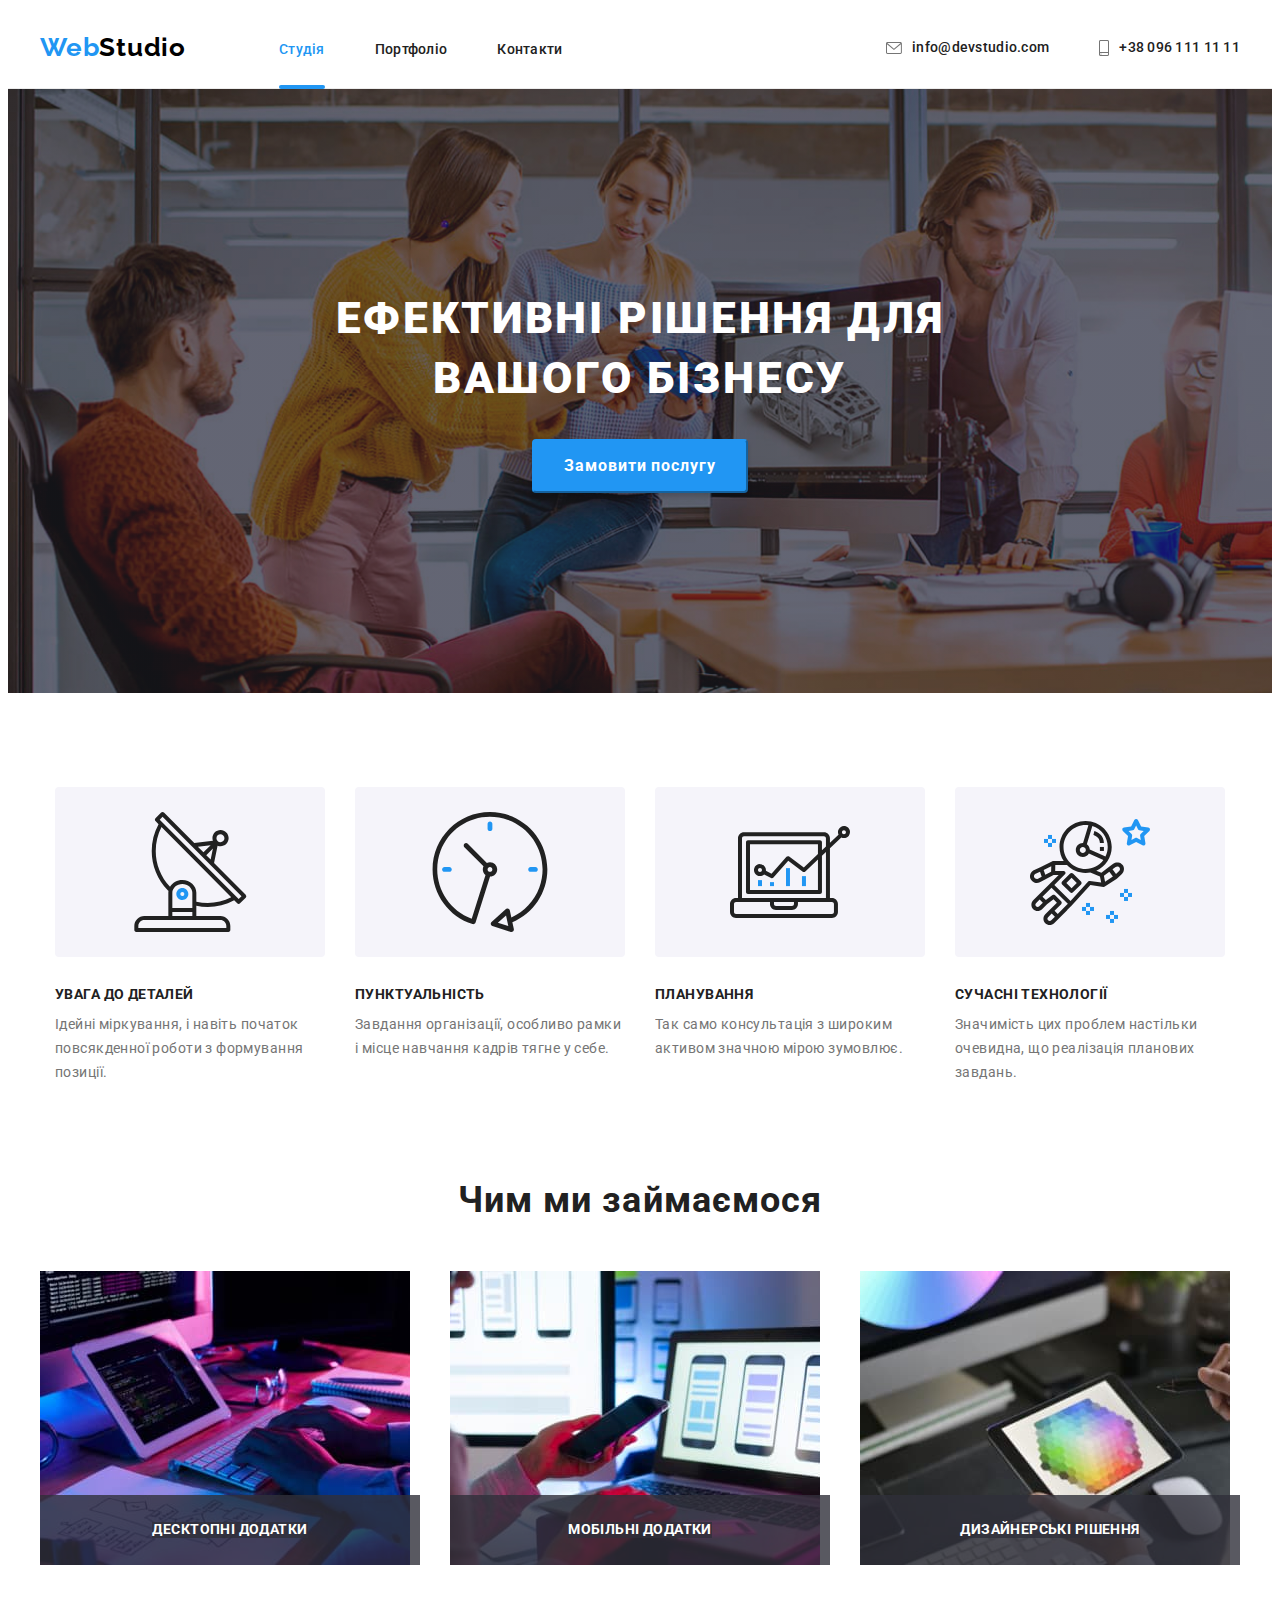
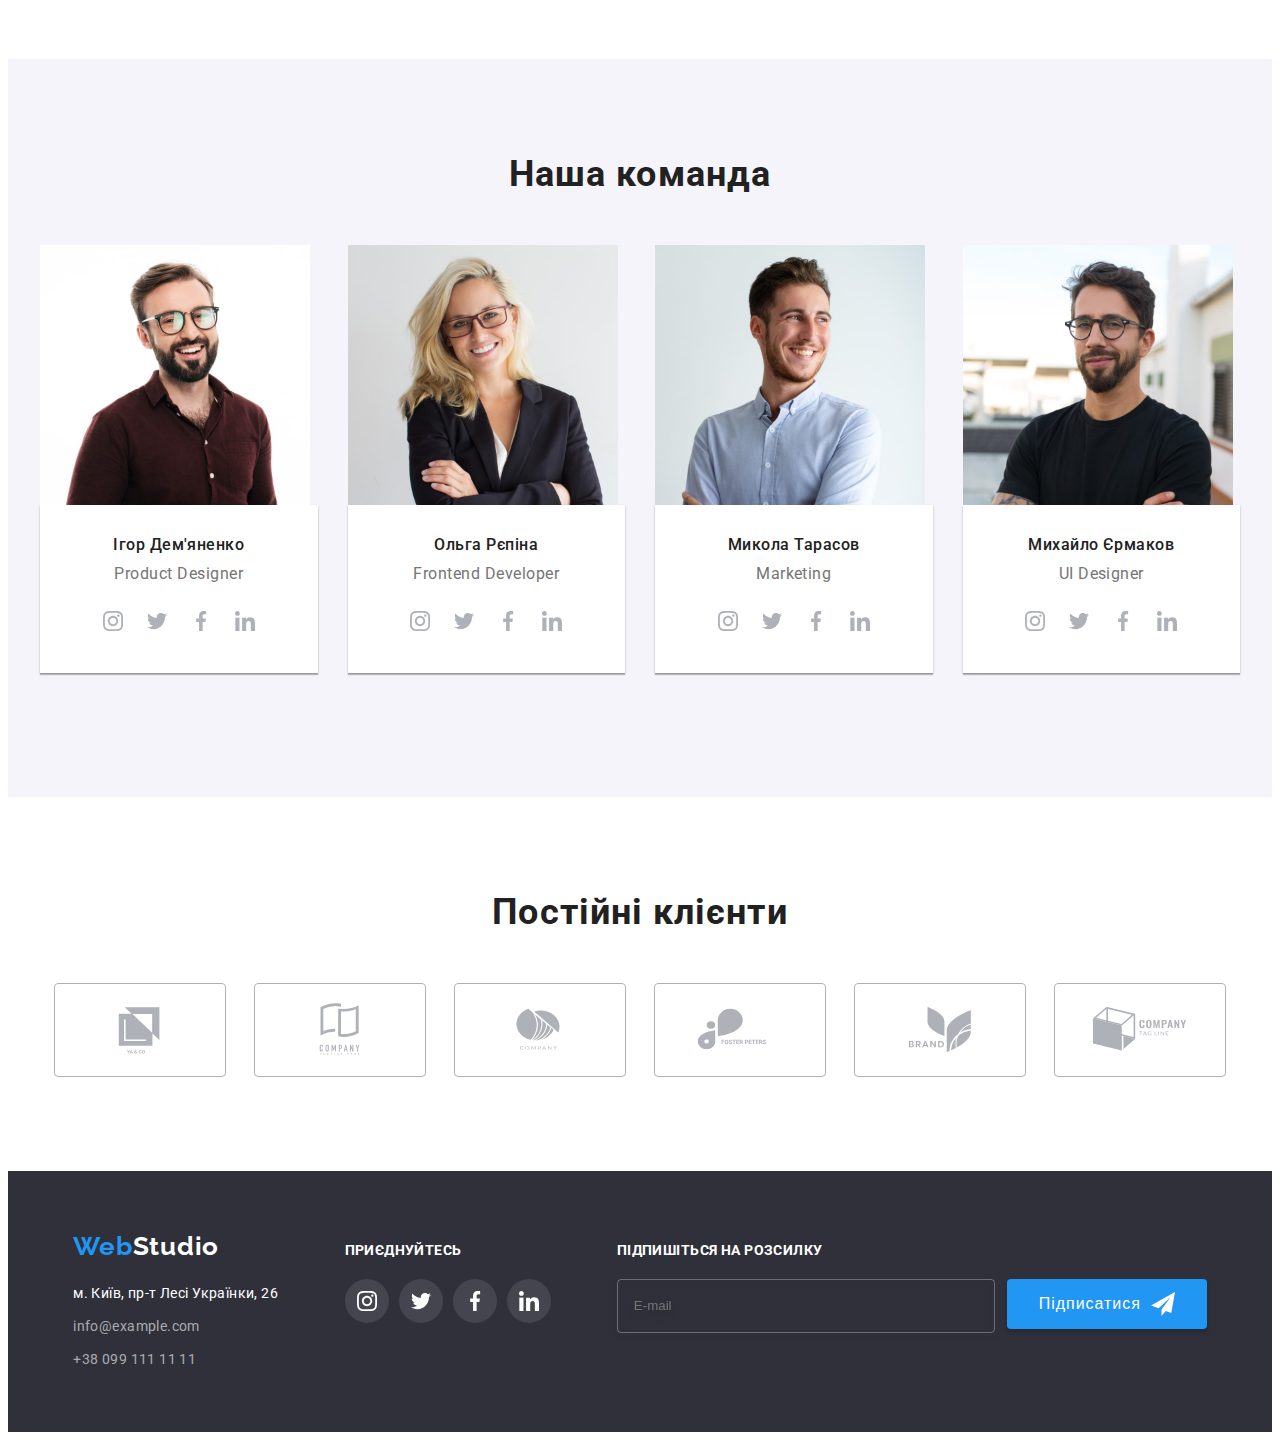
==== index.html @ 803c73ed "team, modal" ====
<!DOCTYPE html>
<html lang="uk">
    <head>
        <meta charset="UTF-8">
        <meta http-equiv="X-UA-Compatible" content="IE=edge">
        <meta name="viewport" content="width=device-width, initial-scale=1.0">
        <title>WebStudio</title>     
        <link rel="preconnect" href="https://fonts.googleapis.com">
        <link rel="preconnect" href="https://fonts.gstatic.com" crossorigin>
        <link href="https://fonts.googleapis.com/css2?family=Raleway:wght@700&family=Roboto:wght@400;500;700;900&display=swap" rel="stylesheet">
        <link rel="stylesheet" href="https://cdnjs.cloudflare.com/ajax/libs/modern-normalize/1.1.0/modern-normalize.min.css" integrity="sha512-wpPYUAdjBVSE4KJnH1VR1HeZfpl1ub8YT/NKx4PuQ5NmX2tKuGu6U/JRp5y+Y8XG2tV+wKQpNHVUX03MfMFn9Q==" crossorigin="anonymous" referrerpolicy="no-referrer" />
        <link rel="stylesheet" href="./css/main.min.css">

    </head>
    <body>
        <header class="header"> 
            <div class="container header__container">
                <nav class="menu">
                    <a lang="en" href="/" class="logo header__logo link">
                        Web<span class="Logo__part logo__part_theme_light">Studio</span>
                    </a>
                
                    <ul class="menu__list list">
                        <li class="menu__item">
                            <a href="./index.html" class="menu__link menu__link_current link">Студія</a></li>
                        <li class="menu__item">
                            <a href="./portfolio.html" class="menu__link link">Портфоліо</a></li>
                        <li class="menu__item">
                            <a href="" class="menu__link link">Контакти</a></li>
                    </ul>
                </nav> 
                <button type="button" class="burger-menu-btn" data-menu-open>
                    <svg class="burger-menu_icon" width="40" height="40">
                        <use href="./images/icons.svg#burger-menu"></use>
                    </svg>
                </button>   
                    
                <ul class="nav-contact list">
                    <li class="nav-contact__item">
                        <a href="mailto:info@devstudio.com" class="nav-contact__link mail link">
                            <svg class="nav-contact__icon" width="16" height="12">
                                <use href="./images/icons.svg#email"></use>
                            </svg>
                            <p>info@devstudio.com</p>
                        </a>
                    </li>
                    <li class="nav-contact__item">
                        <a href="tel:+380961111111" class="nav-contact__link tel link">
                            <svg class="nav-contact__icon" width="10" height="16">
                                <use href="./images/icons.svg#phone"></use>
                            </svg>
                            <p>+38 096 111 11 11</p>
                        </a>
                    </li>
                </ul>
            </div>  
            <div class="mobile-menu" data-menu>
                <div class="container mobile-menu__container">
                    <button type="button" class="mobile-menu__close-btn" data-menu-close>
                        <svg class="mobile-menu__icon" width="40" height="40">
                            <use href="./images/icons.svg#mobile-menu-close"></use>
                        </svg>
                    
                    </button>
                    <ul class="mobile-menu_list list">
                        <li class="mobile-menu__item">
                            <a href="index.html" class="mobile-menu__link mobile-menu__link_current link">Студія</a>
                        </li>
                        <li class="mobile-menu__item"mobile-menu__item>
                            <a href="./portfolio.html" class="mobile-menu__link link">Портфоліо</a>
                        </li>
                        <li class="mobile-menu__item">
                            <a href="" class="mobile-menu__link link">Контакти</a>
                        </li>
                    </ul>
                    <div class="mobile-contacts-wrapper">
                        <ul class="mobile-contact list">
                            <li class="mobile-contact__item">
                                <a href="tel:+380961111111" class="mobile-contact__link tel link">
                                    <p>+38 096 111 11 11</p>
                                </a>
                            </li>
                            <li class="mobile-contact__item">
                                <a href="mailto:info@devstudio.com" class="mobile-contact__link mail link">
                                    <p>info@devstudio.com</p>
                                </a>
                            </li>
                        
                        </ul>
                        <ul class="mobile-socials list">
                            <li class="mobile-socials__item">
                                <a class="mobile-socials__link link" href="">Instagram
                        
                                </a>
                            </li>
                            <li class="mobile-socials__item">
                                <a class="mobile-socials__link link" href="">Twitter
                                </a>
                            </li>
                            <li class="mobile-socials__item">
                                <a class="mobile-socials__link link" href="">Facebook
                        
                                </a>
                            </li>
                            <li class="mobile-socials__item last-link">
                                <a class="mobile-socials__link  link" href="">LinkedIn
                        
                                </a>
                            </li>
                        </ul>
                    </div>
                    
                </div>
            
            </div>
        </header>    
        <main> 
            <section class="hero">
                <div class="container">
                    <h1 class="hero-title">Ефективні рішення для вашого бізнесу</h1>
                    <button type="button" class="button" data-modal-open>Замовити послугу</button>
                </div>
            </section>                                    
            <section class="feautures section">
                <div class="container feautures__container">        
                    <h2 class="visually-hidden">Переваги</h2>  
                    <ul class="feautures__group">                        
                        <li class="feautures__element list">
                            <svg class="feautures__icon" width="70" height="70">
                                <use href="./images/icons.svg#feautures1"></use>
                            </svg>
                            <h3 class="feautures__title">УВАГА ДО ДЕТАЛЕЙ</h3>
                            <p class="feautures__description">Ідейні міркування, і навіть початок повсякденної роботи з формування позиції.</p>

                        </li>
                        <li class="feautures__element list">
                            <svg class="feautures__icon" width="70" height="70">
                                <use href="./images/icons.svg#feautures2"></use>
                            </svg>
                            <h3 class="feautures__title">ПУНКТУАЛЬНІСТЬ</h3>
                            <p class="feautures__description">Завдання організації, особливо рамки і місце навчання кадрів тягне у себе.</p>

                        </li>
                        <li class="feautures__element list">
                            <svg class="feautures__icon" width="70" height="70">
                                <use href="./images/icons.svg#feautures3"></use>
                            </svg>
                            <h3 class="feautures__title">ПЛАНУВАННЯ</h3>
                            <p class="feautures__description">Так само консультація з широким активом значною мірою зумовлює.</p>

                        </li>
                        <li class="feautures__element list">
                            <svg class="feautures__icon" width="70" height="70">
                                <use href="./images/icons.svg#feautures4"></use>
                            </svg>
                            <h3 class="feautures__title">СУЧАСНІ ТЕХНОЛОГІЇ</h3>
                            <p class="feautures__description">Значимість цих проблем настільки очевидна, що реалізація планових завдань.</p>
                        </li>
                    </ul>
                </div>              
            </section>  
        
            <section class="about section">
                <div class="container">
                    <h2 class="about-title">Чим ми займаємося</h2>
                    <ul class="about-list list">
                        <li class="about-item">
                            <img class="about-img" src="./images/box1.jpg" alt="Робота за комп'ютером" width="370" height="294">
                            <div class="wrapper-title">
                                <p class="image-title">Десктопні додатки</p>
                            </div>   
                        </li>
                        <li class="about-item">
                            <img class="about-img" src="./images/box2.jpg" alt="Робота з телефоном та ноутбуком" width="370" height="294"> 
                            <div class="wrapper-title">
                                <p class="image-title">Мобільні додатки</p>
                            </div>   
                        </li>
                        <li class="about-item">
                            <img class="about-img" src="./images/box3.jpg" alt="Робота з планшетом та іншими девайсами" width="370" height="294">
                            <div class="wrapper-title">
                                <p class="image-title">Дизайнерські рішення</p>
                            </div>  
                        </li>
                    </ul>
                </div>
            </section>

            <section class="team section">
                <div class="container team__container">
                    <h2 class="team__title">Наша команда</h2>
                    <ul class="team__list list">
                        <li class="team__item">
                            <img class="team__img" src="./images/team1.jpg" alt="Чоловік у сорочці та окулярах" width="270" height="260">
                            <div class="team__description">
                                <h3 class="team__subtitle">Ігор Дем'яненко</h3>
                                <p class="team__position" lang="en">Product Designer</p>                                               
                                <div class="team__socials-contact">
                                    <ul class="socials team__socials list">
                                        <li class="socials__item">
                                            <a class="socials__link socials__link_theme_light" href="">
                                                <svg class="socials__icon socials__icon_theme_light" width="20" height="20">
                                                    <use href="./images/icons.svg#instagram"></use>
                                                </svg>
                                            </a>
                                        </li>
                                        <li>
                                            <a class="socials__link socials__link_theme_light" href="">
                                                <svg class="socials__icon socials__icon_theme_light" width="20" height="20">
                                                    <use href="./images/icons.svg#twitter"></use>
                                                </svg>
                                            </a>
                                        </li>
                                        <li>
                                            <a class="socials__link socials__link_theme_light" href="">
                                                <svg class="socials__icon socials__icon_theme_light" width="20" height="20">
                                                    <use href="./images/icons.svg#facebook"></use>
                                                </svg>
                                            </a>
                                        </li>
                                        <li>
                                            <a class="socials__link socials__link_theme_light" href="">
                                                <svg class="socials__icon socials__icon_theme_light" width="20" height="20">
                                                    <use href="./images/icons.svg#linkedin"></use>
                                                </svg>
                                            </a>
                                        </li>
                                    </ul>

                                </div>
                                
                            </div>                                   
                        </li>
    
                        <li class="team__item">
                            <img class="team__img" src="./images/team2.jpg" alt="Жінка в окулярах" width="270" height="260">
                            <div class="team__description">
                                <h3 class="team__subtitle">Ольга Рєпіна</h3>
                                <p class="team__position" lang="en">Frontend Developer</p>
                                <div class="team__socials-contact">
                                    <ul class="socials team__socials list">
                                        <li class="socials__item">
                                            <a class="socials__link socials__link_theme_light" href="">
                                                <svg class="socials__icon socials__icon_theme_light" width="20" height="20">
                                                    <use href="./images/icons.svg#instagram"></use>
                                                </svg>
                                            </a>
                                        </li>
                                        <li>
                                            <a class="socials__link socials__link_theme_light" href="">
                                                <svg class="socials__icon socials__icon_theme_light" width="20" height="20">
                                                    <use href="./images/icons.svg#twitter"></use>
                                                </svg>
                                            </a>
                                        </li>
                                        <li>
                                            <a class="socials__link socials__link_theme_light" href="">
                                                <svg class="socials__icon socials__icon_theme_light" width="20" height="20">
                                                    <use href="./images/icons.svg#facebook"></use>
                                                </svg>
                                            </a>
                                        </li>
                                        <li>
                                            <a class="socials__link socials__link_theme_light" href="">
                                                <svg class="socials__icon socials__icon_theme_light" width="20" height="20">
                                                    <use href="./images/icons.svg#linkedin"></use>
                                                </svg>
                                            </a>
                                        </li>
                                    </ul>

                                </div>
                            </div>                
                        </li>
    
                        <li class="team__item"> 
                            <img class="team__img" src="./images/team3.jpg" alt="Чоловік у синій сорочці" width="270" height="260">
                            <div class="team__description">
                                <h3 class="team__subtitle">Микола Тарасов</h3>
                                <p class="team__position" lang="en">Marketing</p>
                                <div class="team__socials-contact">
                                    <ul class="socials team__socials list">
                                        <li class="socials__item">
                                            <a class="socials__link socials__link_theme_light" href="">
                                                <svg class="socials__icon socials__icon_theme_light" width="20" height="20">
                                                    <use href="./images/icons.svg#instagram"></use>
                                                </svg>
                                            </a>
                                        </li>
                                        <li>
                                            <a class="socials__link socials__link_theme_light" href="">
                                                <svg class="socials__icon socials__icon_theme_light" width="20" height="20">
                                                    <use href="./images/icons.svg#twitter"></use>
                                                </svg>
                                            </a>
                                        </li>
                                        <li>
                                            <a class="socials__link socials__link_theme_light" href="">
                                                <svg class="socials__icon socials__icon_theme_light" width="20" height="20">
                                                    <use href="./images/icons.svg#facebook"></use>
                                                </svg>
                                            </a>
                                        </li>
                                        <li>
                                            <a class="socials__link socials__link_theme_light" href="">
                                                <svg class="socials__icon socials__icon_theme_light" width="20" height="20">
                                                    <use href="./images/icons.svg#linkedin"></use>
                                                </svg>
                                            </a>
                                        </li>
                                    </ul>

                                </div>
                            </div>                     
                        </li>
    
                        <li class="team__item">          
                            <img class="team__img" src="./images/team4.jpg" alt="Чоловік у футболці та окулярах" width="270" height="260">
                            <div class="team__description">
                                <h3 class="team__subtitle">Михайло Єрмаков</h3>
                                <p class="team__position" lang="en">UI Designer</p>
                                <div class="team__socials-contact">
                                    <ul class="socials team__socials list">
                                        <li class="socials__item">
                                            <a class="socials__link socials__link_theme_light" href="">
                                                <svg class="socials__icon socials__icon_theme_light" width="20" height="20">
                                                    <use href="./images/icons.svg#instagram"></use>
                                                </svg>
                                            </a>
                                        </li>
                                        <li>
                                            <a class="socials__link socials__link_theme_light" href="">
                                                <svg class="socials__icon socials__icon_theme_light" width="20" height="20">
                                                    <use href="./images/icons.svg#twitter"></use>
                                                </svg>
                                            </a>
                                        </li>
                                        <li>
                                            <a class="socials__link socials__link_theme_light" href="">
                                                <svg class="socials__icon socials__icon_theme_light" width="20" height="20">
                                                    <use href="./images/icons.svg#facebook"></use>
                                                </svg>
                                            </a>
                                        </li>
                                        <li>
                                            <a class="socials__link socials__link_theme_light" href="">
                                                <svg class="socials__icon socials__icon_theme_light" width="20" height="20">
                                                    <use href="./images/icons.svg#linkedin"></use>
                                                </svg>
                                            </a>
                                        </li>
                                    </ul>

                                </div>
                            </div>  
                        </li>                     
                    </ul>
                </div>              
            </section>
            <section class="clients section">
                <div class="container"> 
                    <h2 class="clients-title">Постійні клієнти</h2>
                    <ul class="clients-list list">
                        <li class="clients-item"><a href="" class="clients-link">
                            <svg class="clients-icon" width="106" height="60">
                                <use href="./images/icons.svg#clients1"></use>
                            </svg>
                        </a></li>
                        <li class="clients-item"><a href="" class="clients-link">
                            <svg class="clients-icon" width="106" height="60">
                                <use href="./images/icons.svg#clients2"></use>
                            </svg>
                        </a></li>
                        <li class="clients-item"><a href="" class="clients-link">
                            <svg class="clients-icon" width="106" height="60">
                                <use href="./images/icons.svg#clients3"></use>
                            </svg>
                        </a></li>
                        <li class="clients-item"><a href="" class="clients-link">
                            <svg class="clients-icon" width="106" height="60">
                                <use href="./images/icons.svg#clients4"></use>
                            </svg>
                        </a></li>
                        <li class="clients-item"><a href="" class="clients-link">
                            <svg class="clients-icon" width="106" height="60">
                                <use href="./images/icons.svg#clients5"></use>
                            </svg>
                        </a></li>
                        <li class="clients-item"><a href="" class="clients-link">
                            <svg class="clients-icon" width="106" height="60">
                                <use href="./images/icons.svg#clients6"></use>
                            </svg>
                        </a></li>
                    </ul>
                </div>
            </section> 
        </main>

        <footer class="footer">
            <div class="container footer__container">
                <div class="footer-contacts">
                    <div class="logo-wrapper">
                        <a lang="en" href="/" class="logo footer-logo link"> Web<span class="logo__part logo__part_theme_dark">Studio</span></a>
                    </div>  
                    <address class="address">
                        <ul class="address-list list">
                            <li class="address-item">
                                <a class="address-link address-link-font-white link" href="https://www.google.com/maps/d/embed?mid=10uSM3H-mIU3GznYo2szRIEphczw&hl=en_US&ehbc=2E312F" rel="noopener noreferrer" target="_blank">м. Київ, пр-т Лесі Українки, 26
                                </a>
                            </li>
                            <li class="address-item">
                                <a class="address-link link" href="mailto:info@example.com">info@example.com</a>
                            </li> 
                            <li class="address-item">  
                                <a class="address-link link" href="tel:+380991111111">+38 099 111 11 11</a>                   
                            </li>
                        </ul>                         
                    </address>
                </div>
                
                <div class="footer-socials">
                    <p class="socials-title">приєднуйтесь</p>
                    <ul class="socials footer__socials list">
                        <li class="socials__item">
                            <a class="socials__link socials__link_theme_dark" href="">
                                <svg class="socials__icon socials__icon_theme_dark" width="20" height="20">
                                    <use href="./images/icons.svg#instagram"></use>
                                </svg>
                            </a>
                        </li>
                        <li>
                            <a class="socials__link socials__link_theme_dark" href="">
                                <svg class="socials__icon socials__icon_theme_dark" width="20" height="20">
                                    <use href="./images/icons.svg#twitter"></use>
                                </svg>
                            </a>
                        </li>
                        <li>
                            <a class="socials__link socials__link_theme_dark" href="">
                                <svg class="socials__icon socials__icon_theme_dark" width="20" height="20">
                                    <use href="./images/icons.svg#facebook"></use>
                                </svg>
                            </a>
                        </li>
                        <li>
                            <a class="socials__link socials__link_theme_dark" href="">
                                <svg class="socials__icon socials__icon_theme_dark" width="20" height="20">
                                    <use href="./images/icons.svg#linkedin"></use>
                                </svg>
                            </a>
                        </li>
                    </ul>
                </div>
                <div class="subscribe-wrapper">
                    <p class="subscribe-title">Підпишіться на розсилку</p>
                    <form class="subscribe-form">
                        <label>
                            <input class="subscribe-input" type="email" name="Email" placeholder="E-mail" required>
                        </label>
                        <button type="submit" class="subscribe-btn">
                            Підписатися
                            <svg class="subscribe-icon" width="24" height="24">
                                <use href="./images/icons.svg#subscribe"></use>
                            </svg>
                        </button>
                    </form>
                </div>

            </div>           
        </footer> 
        <div class="backdrop is-hidden" data-modal>
            <div class="modal">
                <button type="button" class="modal-button" data-modal-close>
                    <svg class="modal-icon" width="11" height="11">
                        <use href="./images/icons.svg#close-icon"></use>
                    </svg>
                </button>
                <form class="form-modal">
                    <p class="title-modal">Залиште свої дані, ми вам передзвонимо</p>
                    <div class="contact-wrapper">
                        <input type="text" class="input-modal" name="Name" id="Name">
                        <label for="Name" class="label-modal">Ім'я</label>
                        <svg class="icon-contact-wrapper" width="18" height="18">
                            <use href="./images/icons.svg#modal-person"></use>
                        </svg>
                    </div>
                    
                    <div class="contact-wrapper">
                        <input type="tel" class="input-modal" name="Telephone" id="tel" autocomplete="off">
                        <label for="tel" class="label-modal">Телефон</label>
                        <svg class="icon-contact-wrapper" width="18" height="18">
                            <use href="./images/icons.svg#modal-phone"></use>
                        </svg>
                    </div>
                    
                    <div class="contact-wrapper">
                        <input type="email" class="input-modal" name="Email" id="email">
                        <label for="email" class="label-modal">Пошта</label>
                        <svg class="icon-contact-wrapper" width="18" height="18">
                            <use href="./images/icons.svg#modal-email"></use>
                        </svg>
                    </div>
                    <div class="comment-wrapper">
                        <textarea class="modal-comment" name="Comment" id="Comment" placeholder="Введіть текст"></textarea>
                        <label for="Comment" class="label-modal">Коментар</label>
                    </div>
                    
                    <div class="checkbox-wrapper">
                        <input class="checkbox-modal visually-hidden" type="checkbox" name="Policy" id="Policy" required>
                        <label for="Policy" class="checkbox-label">
                            <!-- <span class="check-wrapper">
                                <svg class="icon-check" width="16" height="15">
                                    <use href="./images/icons.svg#icon-check"></use>
                                </svg>
                            </span> -->
                            Погоджуюся з розсилкою та приймаю&nbsp;
                            <a href="" class="policy-link">Умови договору</a> 
                        </label>
                    </div>
                    <button class="submit-btn" type="submit">Відправити</button>
                </form>
            </div>
        </div>
        <script src="./js/modal.js"></script>
        <script src="./js/menu.js"></script>
    </body>
</html>
---- css/main.min.css ----
:root{--main-black-color: #212121;--secondary-black-color: black;--text-color: #757575;--accent-color-blue: #2196F3;--accent-color-white: #FFFFFF;--extra-blue: #188CE8;--bg-dark: #2F303A;--bg-light: #F5F4FA;--address-color: rgba(255, 255, 255, 0.6);--main-font-family: Roboto, sans-serif;--border-line: #ECECEC;--icon-color: #AFB1B8;--main-timing-function: cubic-bezier(0.4, 0, 0.2, 1)}.visually-hidden{position:absolute;width:1px;height:1px;margin:-1px;border:0;padding:0;white-space:nowrap;clip-path:inset(100%);clip:rect(0 0 0 0);overflow:hidden}.subscribe-btn,.clients-link,.wrapper-title,.feautures__icon,.checkbox-wrapper,.modal-button,.socials__link{display:flex;justify-content:center;align-items:center}.about-list{display:flex;align-items:center}body{background-color:var(--accent-color-white);color:var(--main-black-color);font-family:Roboto,sans-serif;font-weight:700}h1,h2,h3,h3,h5,h6,p{margin-top:0;margin-bottom:0}ul,ol{margin-top:0;margin-bottom:0;padding-left:0}img{display:block;max-width:100%;height:auto}.list{list-style:none}.link{text-decoration:none;font-style:normal;color:var(--main-black-color)}.section{padding-top:60px;padding-bottom:60px}@media screen and (min-width: 1200px){.section{padding-top:94px;padding-bottom:94px}}.container{padding-left:15px;padding-right:15px}@media screen and (min-width: 480px){.container{width:450px;margin-left:auto;margin-right:auto}}@media screen and (min-width: 768px){.container{width:736px}}@media screen and (min-width: 1200px){.container{width:1200px}}.socials__link{width:44px;height:44px;border-radius:50%;color:#000}.socials__icon{transition:fill 250ms var(--main-timing-function)}.socials__icon_theme_light{fill:var(--icon-color);transition:fill 250ms var(--main-timing-function)}.socials__link_theme_light:hover .socials__icon_theme_light{fill:var(--accent-color-white)}.socials__link_theme_light{transition:background-color 250ms var(--main-timing-function)}.socials__link_theme_light:hover,.socials__link_theme_light:focus{background-color:var(--accent-color-blue)}.socials__icon_theme_dark{fill:var(--accent-color-white)}.socials__link_theme_dark{background-color:rgba(255,255,255,.1);transition:background-color 250ms var(--main-timing-function)}.socials__link_theme_dark:hover,.socials__link_theme_dark:focus{background-color:var(--accent-color-blue)}.logo{font-family:"Raleway",sans-serif;font-size:24px;line-height:1.17;letter-spacing:.03em;color:var(--accent-color-blue)}.logo__part_theme_light{color:var(--secondary-black-color)}@media screen and (min-width: 1200px){.logo{font-size:26px;line-height:1.19}}.logo__part_theme_dark{color:var(--accent-color-white)}.backdrop{position:fixed;top:0;left:0;width:100vw;height:100vh;background-color:rgba(47,48,58,.4);opacity:1;transition:opacity 500ms var(--main-timing-function);overflow-y:scroll}.backdrop.is-hidden{opacity:0;visibility:0;pointer-events:none}.modal{position:absolute;top:50%;left:50%;min-width:320px;height:100vh;margin-left:auto;margin-right:auto;background-color:var(--accent-color-white);box-shadow:0px 1px 3px rgba(0,0,0,.12),0px 1px 1px rgba(0,0,0,.14),0px 2px 1px rgba(0,0,0,.2);border-radius:4px;transform:translate(-50%, -50%) scale(1);transition:transform 500ms var(--main-timing-function)}.backdrop.is-hidden .modal{transform:translate(-50%, -50%) scale(0)}@media screen and (min-width: 480px){.modal{width:450px}}@media screen and (min-width: 1119px){.modal{width:528px;height:582px}}.modal-button{position:absolute;top:8px;right:8px;width:30px;height:30px;padding:0;background-color:rgba(0,0,0,0);border:1px solid rgba(0,0,0,.1);border-radius:50%;cursor:pointer;transition:fill 250ms var(--main-timing-function)}.modal-button:hover .modal-icon,.modal-button:focus .modal-icon{fill:var(--accent-color-blue)}.form-modal{padding:40px}.title-modal{font-size:20px;line-height:1.5;text-align:center;letter-spacing:.03em;margin-bottom:30px}@media screen and (min-width: 1119px){.title-modal{line-height:1.15}}.contact-wrapper{position:relative;margin-bottom:28px}.icon-contact-wrapper{position:absolute;top:50%;left:12px;transform:translateY(-50%);transition:fill 250ms var(--main-timing-function)}.input-modal:hover~.icon-contact-wrapper,.input-modal:focus~.icon-contact-wrapper{fill:var(--accent-color-blue)}.input-modal{display:block;width:100%;height:40px;padding-left:42px;border:1px solid rgba(33,33,33,.2);border-radius:4px;cursor:pointer;transition:border 250ms var(--main-timing-function)}.input-modal:hover,.input-modal:focus{outline:none;border:1px solid var(--accent-color-blue)}.label-modal{position:absolute;top:-18px;left:0;font-weight:400;font-size:12px;line-height:1.17;letter-spacing:.01em;color:var(--text-color)}.checkbox-modal+.label-modal{line-height:1.71;letter-spacing:.03em;cursor:pointer}.comment-wrapper{position:relative;margin-bottom:20px}.modal-comment{display:flex;width:100%;height:120px;padding:12px 16px;resize:none;border:1px solid rgba(33,33,33,.2);border-radius:4px;transition:border 250ms var(--main-timing-function)}.modal-comment:hover,.modal-comment:focus{outline:none;border:1px solid var(--accent-color-blue)}.checkbox-wrapper{width:100%;margin-bottom:30px}.checkbox-label{font-weight:400;font-size:14px;line-height:1.71;letter-spacing:.03em;color:var(--text-color)}.checkbox-label::before{display:inline-block;content:"";width:16px;height:15px;margin-right:8px;border:2px solid var(--main-black-color);border-radius:15%}.checkbox-modal:checked+.checkbox-label::before{background-image:url("../images/icons/icon-check.svg");background-size:cover;border:var(--accent-color-blue)}.checkbox-modal:focus+.checkbox-label::before{border:1px solid #212121}.policy-link{color:var(--accent-color-blue)}.submit-btn{display:block;margin:0 auto;min-width:200px;height:50px;font-size:16px;line-height:1.88;text-align:center;letter-spacing:.06em;color:var(--accent-color-white);background-color:var(--accent-color-blue);box-shadow:0px 4px 4px rgba(0,0,0,.15);border:var(--accent-color-blue);border-radius:4px;cursor:pointer;transition:background-color 250ms var(--main-timing-function)}.submit-btn:hover,.submit-btn:focus{outline:none;background-color:var(--extra-blue)}.mobile-menu__container{min-height:796px;margin-left:auto;margin-right:auto;padding-top:48px;padding-bottom:48px;position:relative;overflow:auto}.burger-menu-btn{background-color:rgba(0,0,0,0);border:none;padding:0;line-height:0}.mobile-menu{position:absolute;top:0;left:0;width:100%;height:100vh;overflow:auto;opacity:0;visibility:hidden;pointer-events:none;background-color:var(--accent-color-white);transition:opacity 250ms linear,visibility 250ms linear}.mobile-menu.is-open{opacity:1;visibility:visible;pointer-events:auto}@media screen and (min-width: 768px){.mobile-menu{display:none}}.mobile-menu_list{margin-bottom:302px}.mobile-menu__close-btn{position:absolute;top:10px;right:15px;background-color:rgba(0,0,0,0);border:none;padding:0;line-height:0;transition:color 250ms var(--main-timing-function)}.mobile-menu__close-btn:hover .mobile-menu__icon,.mobile-menu__close-btn:focus .mobile-menu__icon{color:var(--accent-color-blue)}@media screen and (min-width: 768px){.mobile-menu__close-btn{display:none}}.mobile-contact{margin-bottom:64px}.mobile-menu__link{font-weight:500;font-size:40px;line-height:1.18;text-align:center;letter-spacing:.02em}.mobile-menu__link_current{color:var(--accent-color-blue)}.mobile-menu__item:not(:last-child){margin-bottom:32px}.mobile-contact__link.tel{font-weight:500;font-size:34px;line-height:1.18;letter-spacing:.02em;color:var(--accent-color-blue)}@media screen and (max-width: 329px){.mobile-contact__link.tel{font-size:24px}}.mobile-contact__link.mail{font-weight:500;font-size:24px;line-height:1.17;letter-spacing:.02em;color:var(--text-color)}.mobile-contact__item:not(:last-child){margin-bottom:32px}.mobile-socials{display:flex;align-items:center;justify-content:space-between}.mobile-socials__link{font-weight:500;font-size:18px;line-height:1.22;letter-spacing:.02em;color:var(--accent-color-blue)}@media screen and (max-width: 384px){.mobile-socials__link{font-size:12px}}.mobile-socials__item::after{content:"";border:1px solid rgba(33,33,33,.2);margin-right:10px;margin-left:10px}.mobile-socials__item:last-child::after{border:none}.header__container{display:flex;justify-content:space-evenly;align-items:center}.header{position:relative;border-bottom:1px solid var(--border-line)}.header__container{display:flex;justify-content:space-between;align-items:center}.header__logo{margin-right:88px}.header__logo.link{padding-top:16px;padding-bottom:16px}.menu{display:flex;justify-content:space-between;align-items:center}.menu__list{display:flex;align-items:center}.menu__link{font-weight:500;font-size:14px;padding-top:26px;padding-bottom:26px;line-height:1.14;letter-spacing:.02em;text-align:center;color:var(--main-black-color);transition:color 250ms var(--main-timing-function)}.menu__link:hover,.menu__link:focus{color:var(--accent-color-blue)}.menu__link_current{position:relative;color:var(--accent-color-blue)}.menu__link_current::after{position:absolute;content:"";width:100%;height:4px;bottom:0;left:0;background-color:var(--accent-color-blue);border-radius:2px}.menu__item:not(:last-child){margin-right:50px}.nav-contact__link{display:flex;align-items:center;font-weight:500;font-size:12px;line-height:1.17;letter-spacing:.02em;transition:color 250ms var(--main-timing-function)}.nav-contact__link:hover,.nav-contact__link:focus{color:var(--accent-color-blue)}.nav-contact__icon{margin-right:8px;fill:var(--text-color);transition:fill 250ms var(--main-timing-function)}.nav-contact__icon:hover,.nav-contact__icon:focus{fill:var(--accent-color-blue)}.nav-contact__link:hover .nav-contact__icon{fill:var(--accent-color-blue)}@media screen and (max-width: 767px){.menu__list{display:none}.nav-contact{display:none}}@media screen and (max-width: 1119px){.nav-contact__link.mail{padding-top:21px}.nav-contact__link.tel{padding-bottom:21px}.nav-contact__item:not(:last-child){margin-bottom:10px}}@media screen and (min-width: 768px){.burger-menu-btn{display:none}.header__logo.link{padding-top:26px;padding-bottom:26px}}@media screen and (min-width: 1200px){.nav-contact__link{font-size:14px;line-height:1.14;letter-spacing:.02em;padding-top:32px;padding-bottom:32px}.nav-contact__icon{margin-right:10px}.nav-contact{display:flex}.nav-contact__item{margin-bottom:0}.nav-contact__item:not(:last-child){margin-right:50px}.header__logo{margin-right:93px}.header__logo.link{padding-top:24px;padding-bottom:25px}.menu__link{padding-top:32px;padding-bottom:32px}}.hero{margin-left:auto;margin-right:auto;padding:118px 0;text-align:center;background-image:linear-gradient(rgba(47, 48, 58, 0.4), rgba(47, 48, 58, 0.4)),url("../images/hero-bg.jpg");background-size:cover;background-color:#c4c4c4}.hero-title{font-weight:900;font-size:26px;line-height:1.62;text-align:center;letter-spacing:.06em;text-transform:uppercase;margin-bottom:30px;margin-left:auto;margin-right:auto;color:var(--accent-color-white)}.button{display:inline-block;padding:10px 22px;min-width:216px;box-shadow:0px 4px 4px rgba(0,0,0,.15);border-radius:4px;border-color:var(--accent-color-blue);font-family:inherit;font-weight:700;font-size:16px;line-height:1.88;text-align:center;letter-spacing:.06em;color:var(--accent-color-white);background-color:var(--accent-color-blue);cursor:pointer;transition:color 250ms var(--main-timing-function),background-color 250ms var(--main-timing-function)}.button:hover,.button:focus{color:var(--accent-color-white);background-color:var(--extra-blue);cursor:pointer}@media screen and (min-width: 360px){.hero-title{width:360px}}@media screen and (min-width: 1200px){.hero-title{font-weight:900;font-size:44px;line-height:1.36;width:700px}.hero{max-width:1600px;padding:200px 0}}.feautures__icon{width:100%;height:120px;margin-bottom:30px;padding-top:25px;padding-bottom:25px;background-color:var(--bg-light);border-radius:4px}.feautures__title{font-size:14px;line-height:1.14;letter-spacing:.03em;text-transform:uppercase;margin-bottom:10px}.feautures__description{font-weight:400;font-size:14px;line-height:1.71;letter-spacing:.03em;color:var(--text-color);overflow:auto}.feautures__element{margin-right:auto;margin-left:auto}@media screen and (min-width: 768px)and (max-width: 1199px){.feautures__element{margin-top:30px}.feautures__group{margin-top:-30px}}@media screen and (max-width: 767px){.feautures__title{text-align:center}.feautures__element{margin-bottom:30px}}@media screen and (min-width: 768px){.feautures__group{display:flex;flex-wrap:wrap}.feautures__element{flex-basis:calc((100% - 60px)/2)}}@media screen and (min-width: 1200px){.feautures__element{flex-basis:calc((100% - 120px)/4)}}.about{display:none;padding-top:0}@media screen and (min-width: 1200px){.about{display:block}}.about-title{margin-bottom:50px;font-size:36px;line-height:1.17;text-align:center;letter-spacing:.03em}.about-list{margin-left:-30px}.about-item{position:relative;margin-left:30px;width:calc((100% - 90px)/3)}.wrapper-title{position:absolute;bottom:0;left:0;width:100%;height:70px;background:rgba(47,48,58,.8)}.image-title{font-size:14px;line-height:1.14;text-align:center;letter-spacing:.03em;text-transform:uppercase;color:var(--accent-color-white);background:rgba(47,48,58,.8)}.team{background-color:var(--bg-light)}.team__container{margin-left:auto;margin-right:auto}.team__title{margin-bottom:30px;font-size:28px;line-height:1.18;text-align:center;letter-spacing:.03em}@media screen and (min-width: 1119px){.team__title{margin-bottom:50px;font-size:36px;line-height:1.17}}.team__description{padding:30px 0 24px 0;box-shadow:0px 1px 3px rgba(0,0,0,.12),0px 1px 1px rgba(0,0,0,.14),0px 2px 1px rgba(0,0,0,.2);background-color:var(--accent-color-white)}@media screen and (min-width: 1200px){.team__description{padding:30px 0}}.team__subtitle{margin-bottom:10px;font-weight:500;font-size:16px;line-height:1.19;text-align:center;letter-spacing:.03em}.team__position{margin-bottom:16px;font-weight:400;font-size:16px;line-height:1.19;text-align:center;letter-spacing:.03em;color:var(--text-color)}.team__socials{display:flex;justify-content:center}.team__item:not(:last-child){margin-bottom:30px}@media screen and (min-width: 768px)and (max-width: 1119px){.team__item{margin-top:15px;margin-bottom:15px}}@media screen and (min-width: 768px){.team__item{margin-right:15px;margin-left:15px;flex-basis:calc((100% - 60px)/2)}}@media screen and (min-width: 1200px){.team__item{flex-basis:calc((100% - 120px)/4)}}@media screen and (min-width: 768px)and (max-width: 1119px){.team__list{margin-top:-15px;margin-bottom:-15px}}@media screen and (min-width: 768px){.team__list{margin-right:-15px;margin-left:-15px;display:flex;flex-wrap:wrap}}.clients-title{font-size:28px;line-height:1.18;text-align:center;letter-spacing:.03em;margin-bottom:30px}.clients-icon{fill:var(--icon-color);transition:fill 250ms var(--main-timing-function)}.clients-link:hover .clients-icon{fill:var(--accent-color-blue)}.clients-link{height:92px;border:1px solid var(--icon-color);border-radius:4px;transition:border 250ms var(--main-timing-function)}.clients-link:hover,.clients-link:focus{border:1px solid var(--accent-color-blue)}.clients-link:nth-child(3n){margin-right:0}.clients-item{margin-right:auto;margin-left:auto}.clients-list{display:flex;flex-wrap:wrap}@media screen and (max-width: 1119px){.clients-list{margin-top:-30px;margin-left:-30px}.clients-item{margin-top:30px;margin-left:30px}}@media screen and (min-width: 345px){.clients-item{flex-basis:calc((100% - 60px)/2)}}@media screen and (min-width: 768px){.clients-item{flex-basis:calc((100% - 90px)/3)}}@media screen and (min-width: 1200px){.clients-title{font-size:36px;line-height:1.17;margin-bottom:50px}.clients-link{width:170px}.clients-item{flex-basis:calc((100% - 180px)/6)}}.footer{padding-top:60px;padding-bottom:60px;background-color:var(--bg-dark)}.logo-wrapper{margin-bottom:20px}.address-link{color:var(--address-color);font-weight:400;font-size:14px;line-height:1.71;letter-spacing:.03em;transition:color 250ms var(--main-timing-function)}.address-link:hover,.address-link:focus{color:var(--accent-color-blue)}.address-link-font-white{color:var(--accent-color-white)}.address-item:not(:last-child){margin-bottom:8px}.footer__socials{display:flex;justify-content:space-between;min-width:206px}.socials-title{font-size:14px;line-height:1.14;letter-spacing:.03em;text-transform:uppercase;margin-bottom:20px;color:var(--accent-color-white)}.subscribe-title{font-size:14px;line-height:1.14;letter-spacing:.03em;text-transform:uppercase;color:var(--accent-color-white);margin-bottom:20px}.subscribe-input{width:100%;height:50px;padding-left:16px;background-color:rgba(0,0,0,0);border:1px solid rgba(255,255,255,.3);filter:drop-shadow(0px 4px 4px rgba(0, 0, 0, 0.15));border-radius:4px}.subscribe-input:focus{color:var(--accent-color-white)}.subscribe-btn{min-width:200px;height:50px;font-size:16px;line-height:1.88;text-align:center;letter-spacing:.06em;color:var(--accent-color-white);background-color:var(--accent-color-blue);box-shadow:0px 4px 4px rgba(0,0,0,.15);border:rgba(0,0,0,0);border-radius:4px;transition:box-shadow 250ms var(--main-timing-function);cursor:pointer}.subscribe-icon{fill:var(--accent-color-white);margin-left:10px}@media screen and (max-width: 1119px){.footer-contacts{text-align:center;margin-bottom:60px}.socials-title{text-align:center}.subscribe-title{text-align:center}.subscribe-input{margin-bottom:20px}.subscribe-btn{text-align:center;margin-left:auto;margin-right:auto}}@media screen and (max-width: 767px){.footer__socials{margin-bottom:60px}}@media screen and (min-width: 480px){.subscribe-input{width:450px}}@media screen and (min-width: 768px){.footer__container{display:flex;flex-wrap:wrap;justify-content:space-around}}@media screen and (min-width: 1200px){.footer__container{display:flex;align-items:baseline}.subscribe-form{display:flex;justify-content:space-between}.address-item:not(:last-child){margin-bottom:9px}.subscribe-input{width:358px;margin-right:12px}}/*# sourceMappingURL=main.min.css.map */
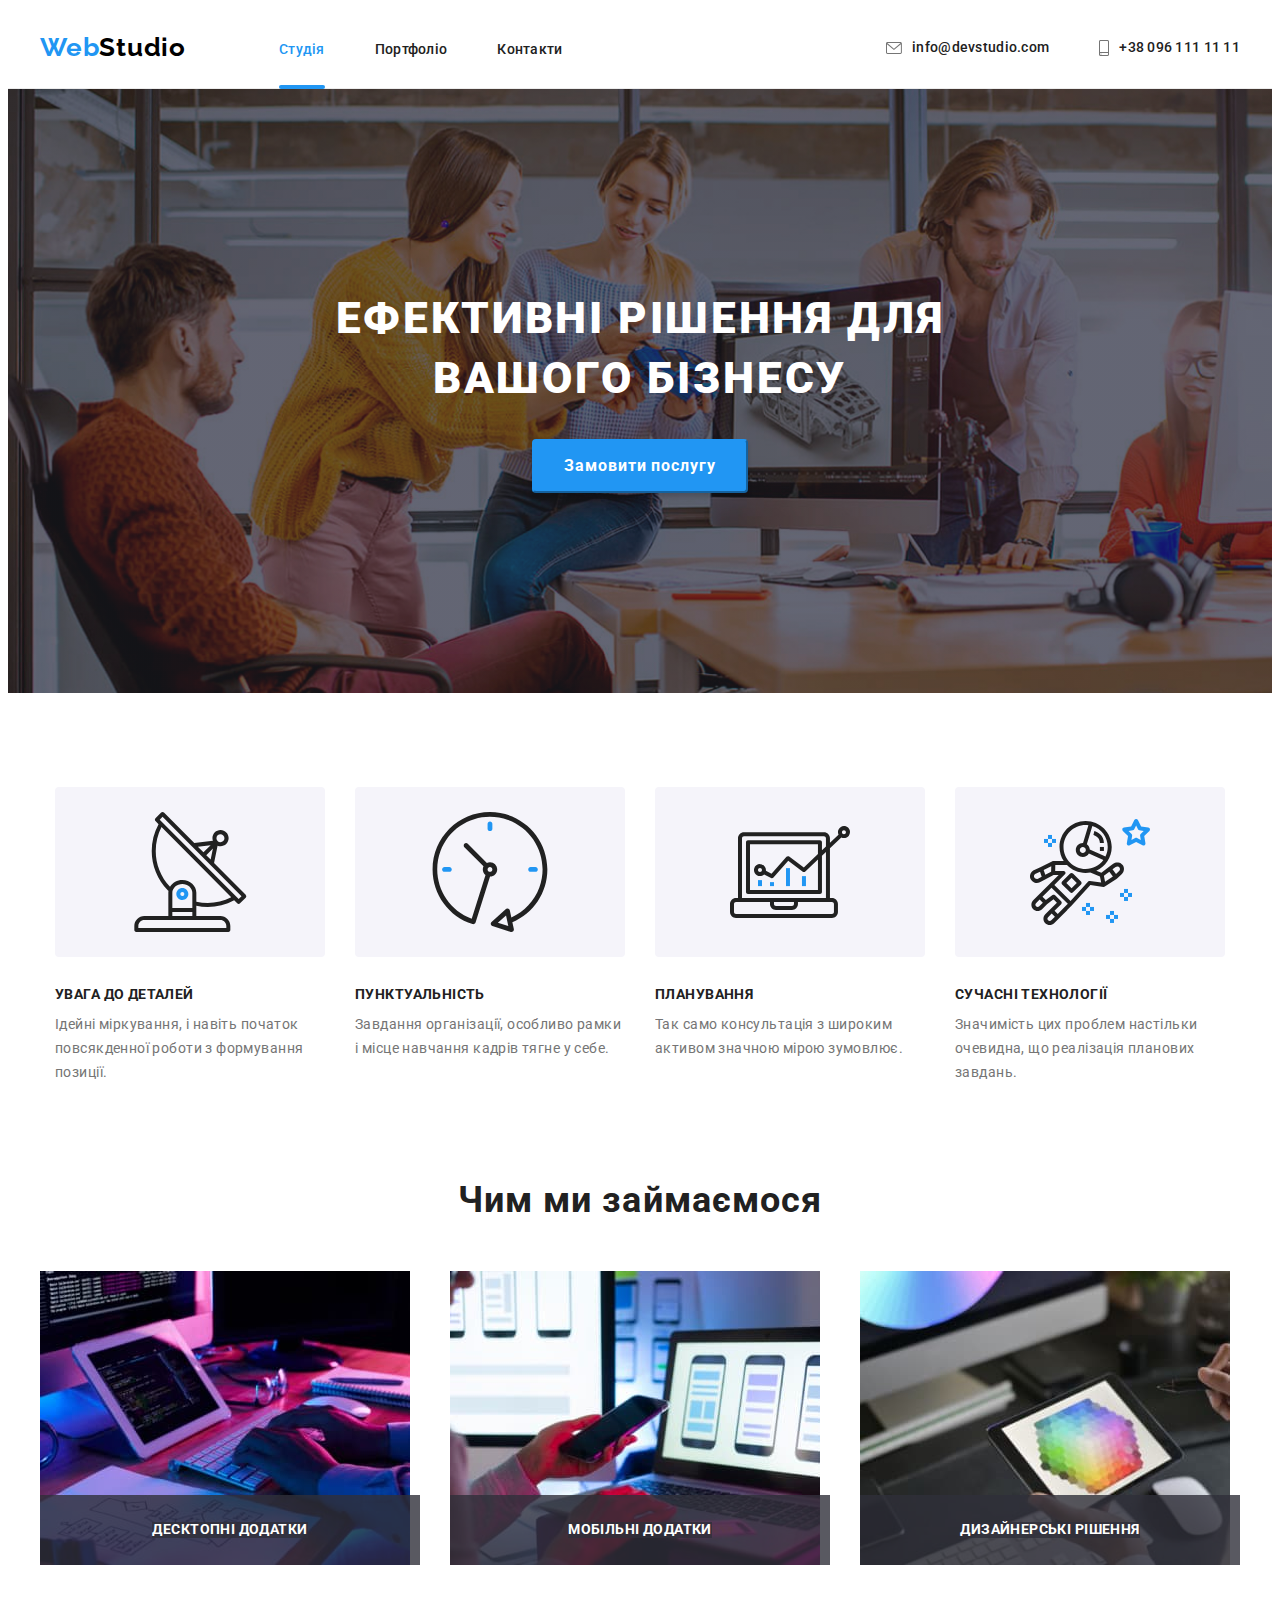
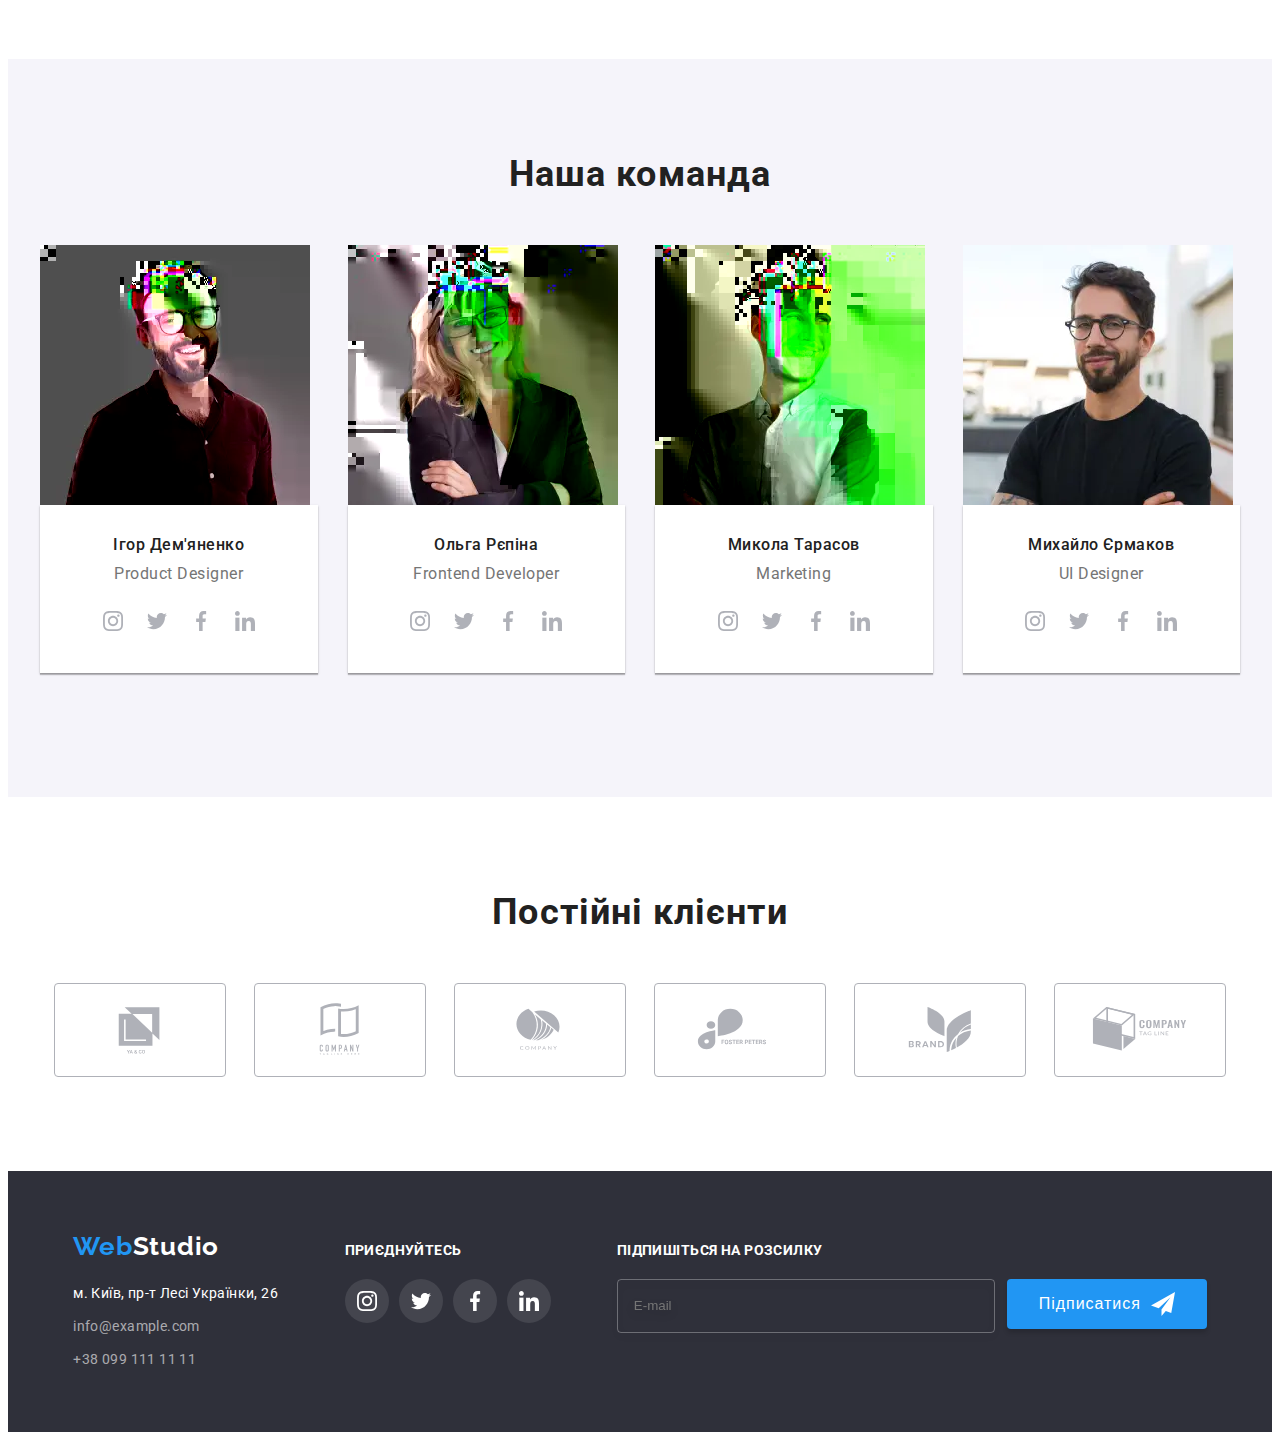
==== commit 514ad5b7: "start adaptive graphics" ====
--- a/index.html
+++ b/index.html
@@ -8,7 +8,7 @@
         <link rel="preconnect" href="https://fonts.googleapis.com">
         <link rel="preconnect" href="https://fonts.gstatic.com" crossorigin>
         <link href="https://fonts.googleapis.com/css2?family=Raleway:wght@700&family=Roboto:wght@400;500;700;900&display=swap" rel="stylesheet">
-        <link rel="stylesheet" href="https://cdnjs.cloudflare.com/ajax/libs/modern-normalize/1.1.0/modern-normalize.min.css" integrity="sha512-wpPYUAdjBVSE4KJnH1VR1HeZfpl1ub8YT/NKx4PuQ5NmX2tKuGu6U/JRp5y+Y8XG2tV+wKQpNHVUX03MfMFn9Q==" crossorigin="anonymous" referrerpolicy="no-referrer" />
+        <link rel="stylesheet" href="https://cdnjs.cloudflare.com/ajax/libs/modern-normalize/1.1.0/modern-normalize.min.css" integrity="sha512-wpPYUAdjBVSE4KJnH1VR1HeZfpl1ub8YT/NKx4PuQ5NmX2tKuGu6U/JRp5y+Y8XG2tV+wKQpNHVUX03MfMFn9Q==" crossorigin="anonymous" referrerpolicy="no-referrer"/>
         <link rel="stylesheet" href="./css/main.min.css">
 
     </head>
@@ -66,7 +66,7 @@
                         <li class="mobile-menu__item">
                             <a href="index.html" class="mobile-menu__link mobile-menu__link_current link">Студія</a>
                         </li>
-                        <li class="mobile-menu__item"mobile-menu__item>
+                        <li class="mobile-menu__item">
                             <a href="./portfolio.html" class="mobile-menu__link link">Портфоліо</a>
                         </li>
                         <li class="mobile-menu__item">
@@ -191,7 +191,27 @@
                     <h2 class="team__title">Наша команда</h2>
                     <ul class="team__list list">
                         <li class="team__item">
-                            <img class="team__img" src="./images/team1.jpg" alt="Чоловік у сорочці та окулярах" width="270" height="260">
+                            <picture>
+                                
+                                <source srcset="./images/team/team-1-desktop.webp 1x, ./images/team/team-1-desktop@2x.webp 2x"
+                                    media="(min-width: 1200px)"
+                                    type="image/webp"/>
+                                <source  srcset="./images/team/team-1-desktop.jpg 1x, ./images/team/team-1-desktop@2x.jpg 2x"
+                                    media="(min-width: 1200px)"/>
+
+                                <source srcset="./images/team/team-1-tablet.webp 1x, ./images/team/team-1-tablet@2x.webp 2x"
+                                    media="(min-width: 768px)" type="image/webp"/>
+                                <source srcset="./images/team/team-1-tablet.jpg 1x, ./images/team/team-1-tablet@2x.jpg 2x"
+                                    media="(min-width: 768px)"/>
+                                <source srcset="./images/team/team-1-mobile.webp 1x, ./images/team/team-1-mobile@2x.webp 2x"
+                                    media="(max-width: 767px)" type="image/webp"/>
+                                <source srcset="./images/team/team-1-mobile.jpg 1x, ./images/team/team-1-mobile@2x.jpg 2x"
+                                    media="(max-width: 767px)"/>
+
+
+                                <img class="team__img" src="./images/team/team-1-mobile.jpg" alt="Чоловік у сорочці та окулярах"/>
+                            </picture>
+                            
                             <div class="team__description">
                                 <h3 class="team__subtitle">Ігор Дем'яненко</h3>
                                 <p class="team__position" lang="en">Product Designer</p>                                               
@@ -233,7 +253,26 @@
                         </li>
     
                         <li class="team__item">
-                            <img class="team__img" src="./images/team2.jpg" alt="Жінка в окулярах" width="270" height="260">
+                            <picture>
+                            
+                                <source srcset="./images/team/team-2-desktop.webp 1x, ./images/team/team-2-desktop@2x.webp 2x"
+                                    media="(min-width: 1200px)" type="image/webp"/>
+                                <source srcset="./images/team/team-2-desktop.jpg 1x, ./images/team/team-2-desktop@2x.jpg 2x"
+                                    media="(min-width: 1200px)"/>
+                            
+                                <source srcset="./images/team/team-2-tablet.webp 1x, ./images/team/team-2-tablet@2x.webp 2x"
+                                    media="(min-width: 768px)" type="image/webp"/>
+                                <source srcset="./images/team/team-2-tablet.jpg 1x, ./images/team/team-2-tablet@2x.jpg 2x"
+                                    media="(min-width: 768px)"/>
+                                <source srcset="./images/team/team-2-mobile.webp 1x, ./images/team/team-2-mobile@2x.webp 2x"
+                                    media="(max-width: 767px)" type="image/webp"/>
+                                <source srcset="./images/team/team-2-mobile.jpg 1x, ./images/team/team-2-mobile@2x.jpg 2x"
+                                    media="(max-width: 767px)"/>
+                            
+                            
+                                <img class="team__img" src="./images/team/team-2-mobile.jpg" alt="Жінка в окулярах">
+                            </picture>
+                            
                             <div class="team__description">
                                 <h3 class="team__subtitle">Ольга Рєпіна</h3>
                                 <p class="team__position" lang="en">Frontend Developer</p>
@@ -274,7 +313,26 @@
                         </li>
     
                         <li class="team__item"> 
-                            <img class="team__img" src="./images/team3.jpg" alt="Чоловік у синій сорочці" width="270" height="260">
+                            <picture>
+                            
+                                <source srcset="./images/team/team-3-desktop.webp 1x, ./images/team/team-3-desktop@2x.webp 2x"
+                                    media="(min-width: 1200px)" type="image/webp" />
+                                <source srcset="./images/team/team-3-desktop.jpg 1x, ./images/team/team-3-desktop@2x.jpg 2x"
+                                    media="(min-width: 1200px)" />
+                            
+                                <source srcset="./images/team/team-3-tablet.webp 1x, ./images/team/team-3-tablet@2x.webp 2x"
+                                    media="(min-width: 768px)" type="image/webp" />
+                                <source srcset="./images/team/team-3-tablet.jpg 1x, ./images/team/team-3-tablet@2x.jpg 2x"
+                                    media="(min-width: 768px)" />
+                                <source srcset="./images/team/team-3-mobile.webp 1x, ./images/team/team-3-mobile@2x.webp 2x"
+                                    media="(max-width: 767px)" type="image/webp" />
+                                <source srcset="./images/team/team-3-mobile.jpg 1x, ./images/team/team-3-mobile@2x.jpg 2x"
+                                    media="(max-width: 767px)" />
+                            
+                            
+                                <img class="team__img" src="./images/team/team-3-mobile.jpg" alt="Чоловік у синій сорочці">
+                            </picture>
+                            
                             <div class="team__description">
                                 <h3 class="team__subtitle">Микола Тарасов</h3>
                                 <p class="team__position" lang="en">Marketing</p>
@@ -314,8 +372,27 @@
                             </div>                     
                         </li>
     
-                        <li class="team__item">          
-                            <img class="team__img" src="./images/team4.jpg" alt="Чоловік у футболці та окулярах" width="270" height="260">
+                        <li class="team__item"> 
+                            <picture>
+                            
+                                <source srcset="./images/team/team-4-desktop.webp 1x, ./images/team/team-4-desktop@2x.webp 2x"
+                                    media="(min-width: 1200px)" type="image/webp" />
+                                <source srcset="./images/team/team-4-desktop.jpg 1x, ./images/team/team-4-desktop@2x.jpg 2x"
+                                    media="(min-width: 1200px)" />
+                            
+                                <source srcset="./images/team/team-4-tablet.webp 1x, ./images/team/team-4-tablet@2x.webp 2x"
+                                    media="(min-width: 768px)" type="image/webp" />
+                                <source srcset="./images/team/team-4-tablet.jpg 1x, ./images/team/team-4-tablet@2x.jpg 2x"
+                                    media="(min-width: 768px)" />
+                                <source srcset="./images/team/team-4-mobile.webp 1x, ./images/team/team-4-mobile@2x.webp 2x"
+                                    media="(max-width: 767px)" type="image/webp" />
+                                <source srcset="./images/team/team-4-mobile.jpg 1x, ./images/team/team-4-mobile@2x.jpg 2x"
+                                    media="(max-width: 767px)" />
+                            
+                            
+                                <img class="team__img" src="./images/team/team-4-mobile.jpg" alt="Чоловік у футболці та окулярах">
+                            </picture>
+                           
                             <div class="team__description">
                                 <h3 class="team__subtitle">Михайло Єрмаков</h3>
                                 <p class="team__position" lang="en">UI Designer</p>
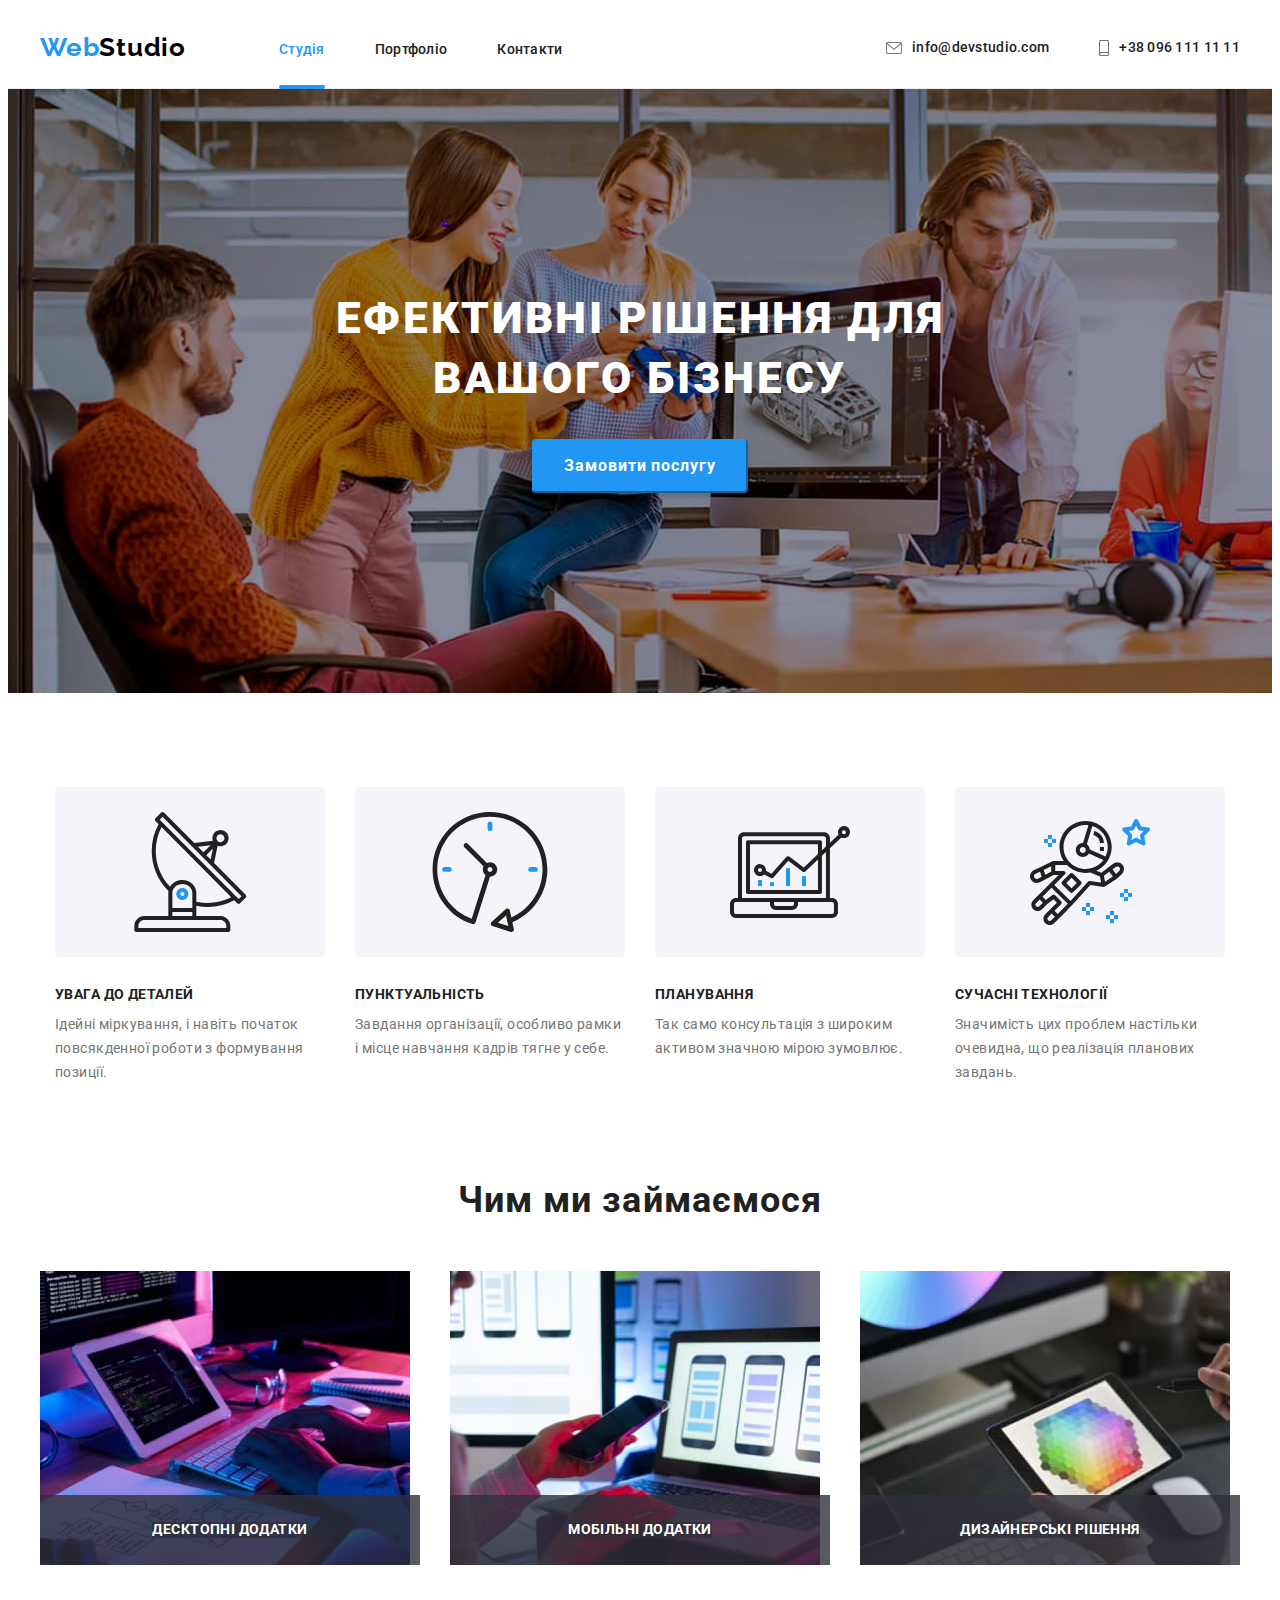
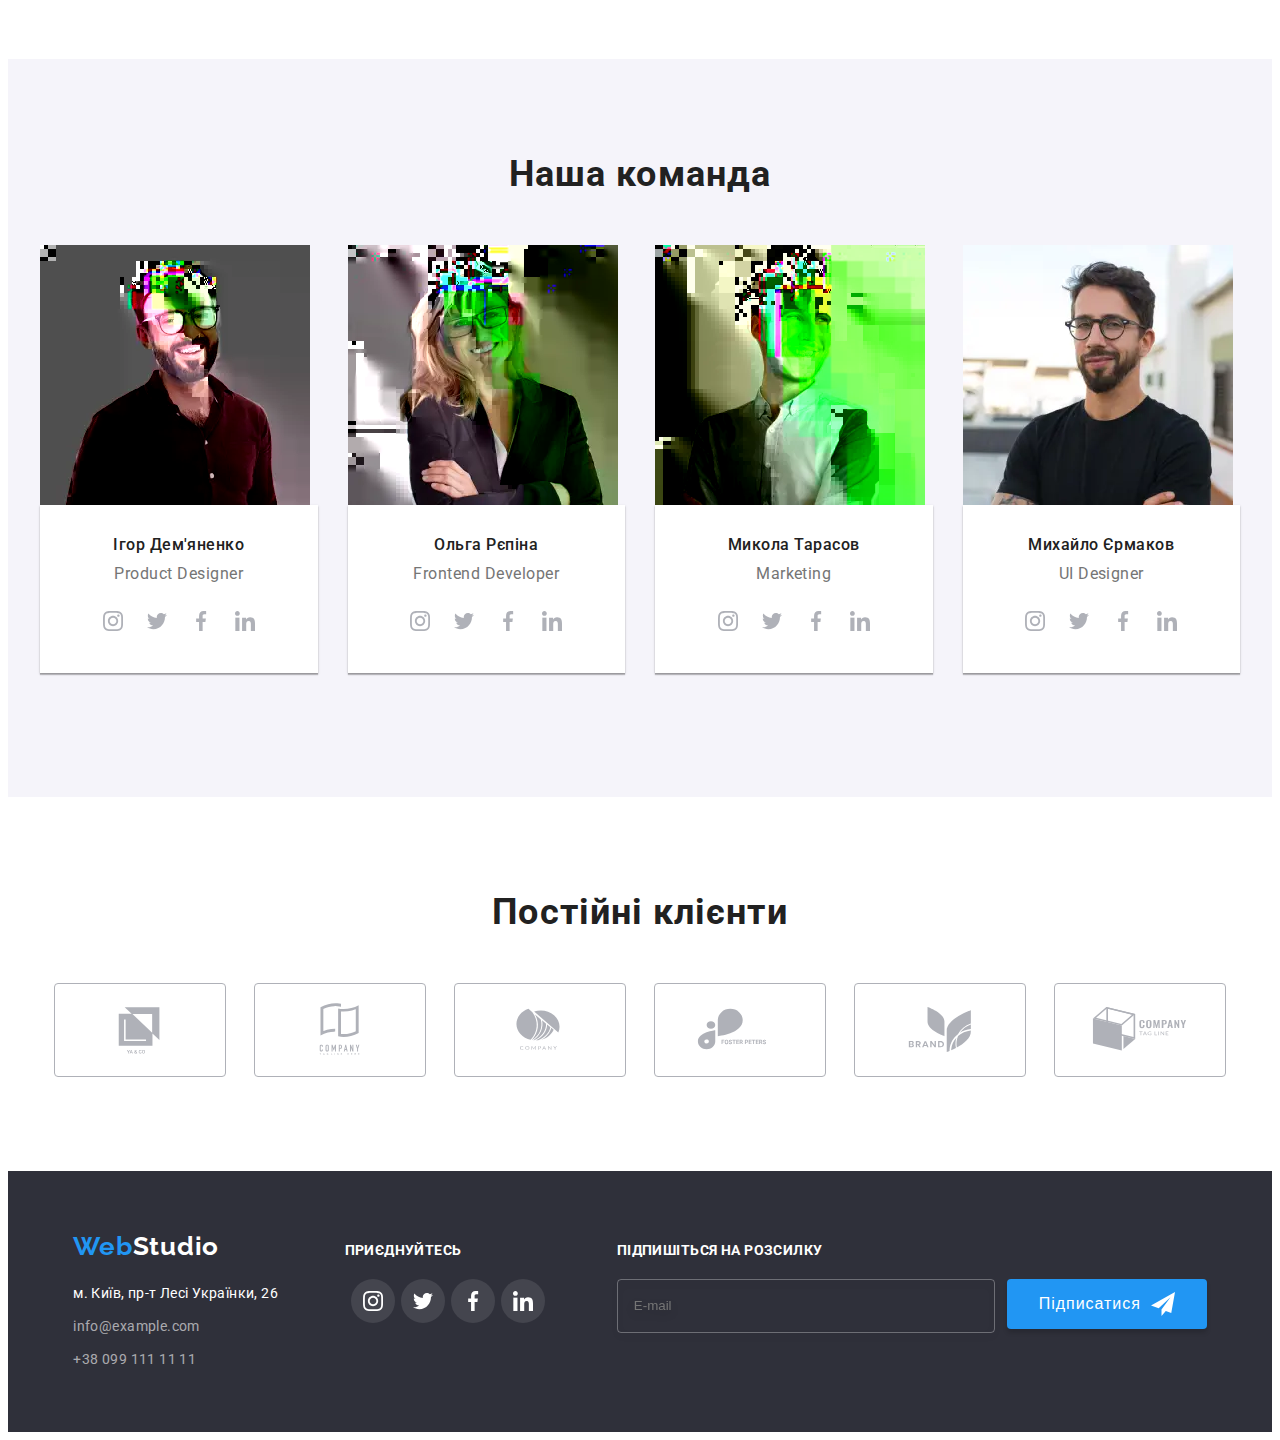
==== commit 1f3494c1: "fix bg-image" ====
--- a/index.html
+++ b/index.html
@@ -191,22 +191,30 @@
                     <h2 class="team__title">Наша команда</h2>
                     <ul class="team__list list">
                         <li class="team__item">
+                            <!-- <picture>
+                                <source media=“(min-width:1200px)” srcset=“./images/team/desk/image.jpg 1x, ./images/team/desk/image@2x.jpg 2x” />
+                                <source media=“(min-width:768px)” srcset=” ./images/team/tablet/image.jpg 1x, ./images/team/tablet/image@2x.jpg 2x
+                                    ” />
+                                <img srcset=” ./images/team/mobile/image.jpg 1x, ./images/team/mobile/image@2x.jpg 2x ”
+                                    src=“./images/team/mobile/image.jpg” width=“450" alt=“image” loading=“lazy” />
+                            </picture> -->
+
                             <picture>
                                 
                                 <source srcset="./images/team/team-1-desktop.webp 1x, ./images/team/team-1-desktop@2x.webp 2x"
                                     media="(min-width: 1200px)"
                                     type="image/webp"/>
                                 <source  srcset="./images/team/team-1-desktop.jpg 1x, ./images/team/team-1-desktop@2x.jpg 2x"
-                                    media="(min-width: 1200px)"/>
+                                    media="(min-width: 1200px)" />
 
                                 <source srcset="./images/team/team-1-tablet.webp 1x, ./images/team/team-1-tablet@2x.webp 2x"
                                     media="(min-width: 768px)" type="image/webp"/>
                                 <source srcset="./images/team/team-1-tablet.jpg 1x, ./images/team/team-1-tablet@2x.jpg 2x"
-                                    media="(min-width: 768px)"/>
+                                    media="(min-width: 768px)" type="image/jpg"/>
                                 <source srcset="./images/team/team-1-mobile.webp 1x, ./images/team/team-1-mobile@2x.webp 2x"
                                     media="(max-width: 767px)" type="image/webp"/>
                                 <source srcset="./images/team/team-1-mobile.jpg 1x, ./images/team/team-1-mobile@2x.jpg 2x"
-                                    media="(max-width: 767px)"/>
+                                    media="(max-width: 767px)" />
 
 
                                 <img class="team__img" src="./images/team/team-1-mobile.jpg" alt="Чоловік у сорочці та окулярах"/>
@@ -270,7 +278,7 @@
                                     media="(max-width: 767px)"/>
                             
                             
-                                <img class="team__img" src="./images/team/team-2-mobile.jpg" alt="Жінка в окулярах">
+                                <img class="team__img" src="./images/team/team-2-mobile.jpg" alt="Жінка в окулярах"/>
                             </picture>
                             
                             <div class="team__description">
@@ -330,7 +338,7 @@
                                     media="(max-width: 767px)" />
                             
                             
-                                <img class="team__img" src="./images/team/team-3-mobile.jpg" alt="Чоловік у синій сорочці">
+                                <img class="team__img" src="./images/team/team-3-mobile.jpg" alt="Чоловік у синій сорочці"/>
                             </picture>
                             
                             <div class="team__description">
@@ -390,7 +398,7 @@
                                     media="(max-width: 767px)" />
                             
                             
-                                <img class="team__img" src="./images/team/team-4-mobile.jpg" alt="Чоловік у футболці та окулярах">
+                                <img class="team__img" src="./images/team/team-4-mobile.jpg" alt="Чоловік у футболці та окулярах"/>
                             </picture>
                            
                             <div class="team__description">
--- a/css/main.min.css
+++ b/css/main.min.css
@@ -1 +1 @@
-:root{--main-black-color: #212121;--secondary-black-color: black;--text-color: #757575;--accent-color-blue: #2196F3;--accent-color-white: #FFFFFF;--extra-blue: #188CE8;--bg-dark: #2F303A;--bg-light: #F5F4FA;--address-color: rgba(255, 255, 255, 0.6);--main-font-family: Roboto, sans-serif;--border-line: #ECECEC;--icon-color: #AFB1B8;--main-timing-function: cubic-bezier(0.4, 0, 0.2, 1)}.visually-hidden{position:absolute;width:1px;height:1px;margin:-1px;border:0;padding:0;white-space:nowrap;clip-path:inset(100%);clip:rect(0 0 0 0);overflow:hidden}.subscribe-btn,.clients-link,.wrapper-title,.feautures__icon,.checkbox-wrapper,.modal-button,.socials__link{display:flex;justify-content:center;align-items:center}.about-list{display:flex;align-items:center}body{background-color:var(--accent-color-white);color:var(--main-black-color);font-family:Roboto,sans-serif;font-weight:700}h1,h2,h3,h3,h5,h6,p{margin-top:0;margin-bottom:0}ul,ol{margin-top:0;margin-bottom:0;padding-left:0}img{display:block;max-width:100%;height:auto}.list{list-style:none}.link{text-decoration:none;font-style:normal;color:var(--main-black-color)}.section{padding-top:60px;padding-bottom:60px}@media screen and (min-width: 1200px){.section{padding-top:94px;padding-bottom:94px}}.container{padding-left:15px;padding-right:15px}@media screen and (min-width: 480px){.container{width:450px;margin-left:auto;margin-right:auto}}@media screen and (min-width: 768px){.container{width:736px}}@media screen and (min-width: 1200px){.container{width:1200px}}.socials__link{width:44px;height:44px;border-radius:50%;color:#000}.socials__icon{transition:fill 250ms var(--main-timing-function)}.socials__icon_theme_light{fill:var(--icon-color);transition:fill 250ms var(--main-timing-function)}.socials__link_theme_light:hover .socials__icon_theme_light{fill:var(--accent-color-white)}.socials__link_theme_light{transition:background-color 250ms var(--main-timing-function)}.socials__link_theme_light:hover,.socials__link_theme_light:focus{background-color:var(--accent-color-blue)}.socials__icon_theme_dark{fill:var(--accent-color-white)}.socials__link_theme_dark{background-color:rgba(255,255,255,.1);transition:background-color 250ms var(--main-timing-function)}.socials__link_theme_dark:hover,.socials__link_theme_dark:focus{background-color:var(--accent-color-blue)}.logo{font-family:"Raleway",sans-serif;font-size:24px;line-height:1.17;letter-spacing:.03em;color:var(--accent-color-blue)}.logo__part_theme_light{color:var(--secondary-black-color)}@media screen and (min-width: 1200px){.logo{font-size:26px;line-height:1.19}}.logo__part_theme_dark{color:var(--accent-color-white)}.backdrop{position:fixed;top:0;left:0;width:100vw;height:100vh;background-color:rgba(47,48,58,.4);opacity:1;transition:opacity 500ms var(--main-timing-function);overflow-y:scroll}.backdrop.is-hidden{opacity:0;visibility:0;pointer-events:none}.modal{position:absolute;top:50%;left:50%;min-width:320px;height:100vh;margin-left:auto;margin-right:auto;background-color:var(--accent-color-white);box-shadow:0px 1px 3px rgba(0,0,0,.12),0px 1px 1px rgba(0,0,0,.14),0px 2px 1px rgba(0,0,0,.2);border-radius:4px;transform:translate(-50%, -50%) scale(1);transition:transform 500ms var(--main-timing-function)}.backdrop.is-hidden .modal{transform:translate(-50%, -50%) scale(0)}@media screen and (min-width: 480px){.modal{width:450px}}@media screen and (min-width: 1119px){.modal{width:528px;height:582px}}.modal-button{position:absolute;top:8px;right:8px;width:30px;height:30px;padding:0;background-color:rgba(0,0,0,0);border:1px solid rgba(0,0,0,.1);border-radius:50%;cursor:pointer;transition:fill 250ms var(--main-timing-function)}.modal-button:hover .modal-icon,.modal-button:focus .modal-icon{fill:var(--accent-color-blue)}.form-modal{padding:40px}.title-modal{font-size:20px;line-height:1.5;text-align:center;letter-spacing:.03em;margin-bottom:30px}@media screen and (min-width: 1119px){.title-modal{line-height:1.15}}.contact-wrapper{position:relative;margin-bottom:28px}.icon-contact-wrapper{position:absolute;top:50%;left:12px;transform:translateY(-50%);transition:fill 250ms var(--main-timing-function)}.input-modal:hover~.icon-contact-wrapper,.input-modal:focus~.icon-contact-wrapper{fill:var(--accent-color-blue)}.input-modal{display:block;width:100%;height:40px;padding-left:42px;border:1px solid rgba(33,33,33,.2);border-radius:4px;cursor:pointer;transition:border 250ms var(--main-timing-function)}.input-modal:hover,.input-modal:focus{outline:none;border:1px solid var(--accent-color-blue)}.label-modal{position:absolute;top:-18px;left:0;font-weight:400;font-size:12px;line-height:1.17;letter-spacing:.01em;color:var(--text-color)}.checkbox-modal+.label-modal{line-height:1.71;letter-spacing:.03em;cursor:pointer}.comment-wrapper{position:relative;margin-bottom:20px}.modal-comment{display:flex;width:100%;height:120px;padding:12px 16px;resize:none;border:1px solid rgba(33,33,33,.2);border-radius:4px;transition:border 250ms var(--main-timing-function)}.modal-comment:hover,.modal-comment:focus{outline:none;border:1px solid var(--accent-color-blue)}.checkbox-wrapper{width:100%;margin-bottom:30px}.checkbox-label{font-weight:400;font-size:14px;line-height:1.71;letter-spacing:.03em;color:var(--text-color)}.checkbox-label::before{display:inline-block;content:"";width:16px;height:15px;margin-right:8px;border:2px solid var(--main-black-color);border-radius:15%}.checkbox-modal:checked+.checkbox-label::before{background-image:url("../images/icons/icon-check.svg");background-size:cover;border:var(--accent-color-blue)}.checkbox-modal:focus+.checkbox-label::before{border:1px solid #212121}.policy-link{color:var(--accent-color-blue)}.submit-btn{display:block;margin:0 auto;min-width:200px;height:50px;font-size:16px;line-height:1.88;text-align:center;letter-spacing:.06em;color:var(--accent-color-white);background-color:var(--accent-color-blue);box-shadow:0px 4px 4px rgba(0,0,0,.15);border:var(--accent-color-blue);border-radius:4px;cursor:pointer;transition:background-color 250ms var(--main-timing-function)}.submit-btn:hover,.submit-btn:focus{outline:none;background-color:var(--extra-blue)}.mobile-menu__container{min-height:796px;margin-left:auto;margin-right:auto;padding-top:48px;padding-bottom:48px;position:relative;overflow:auto}.burger-menu-btn{background-color:rgba(0,0,0,0);border:none;padding:0;line-height:0}.mobile-menu{position:absolute;top:0;left:0;width:100%;height:100vh;overflow:auto;opacity:0;visibility:hidden;pointer-events:none;background-color:var(--accent-color-white);transition:opacity 250ms linear,visibility 250ms linear}.mobile-menu.is-open{opacity:1;visibility:visible;pointer-events:auto}@media screen and (min-width: 768px){.mobile-menu{display:none}}.mobile-menu_list{margin-bottom:302px}.mobile-menu__close-btn{position:absolute;top:10px;right:15px;background-color:rgba(0,0,0,0);border:none;padding:0;line-height:0;transition:color 250ms var(--main-timing-function)}.mobile-menu__close-btn:hover .mobile-menu__icon,.mobile-menu__close-btn:focus .mobile-menu__icon{color:var(--accent-color-blue)}@media screen and (min-width: 768px){.mobile-menu__close-btn{display:none}}.mobile-contact{margin-bottom:64px}.mobile-menu__link{font-weight:500;font-size:40px;line-height:1.18;text-align:center;letter-spacing:.02em}.mobile-menu__link_current{color:var(--accent-color-blue)}.mobile-menu__item:not(:last-child){margin-bottom:32px}.mobile-contact__link.tel{font-weight:500;font-size:34px;line-height:1.18;letter-spacing:.02em;color:var(--accent-color-blue)}@media screen and (max-width: 329px){.mobile-contact__link.tel{font-size:24px}}.mobile-contact__link.mail{font-weight:500;font-size:24px;line-height:1.17;letter-spacing:.02em;color:var(--text-color)}.mobile-contact__item:not(:last-child){margin-bottom:32px}.mobile-socials{display:flex;align-items:center;justify-content:space-between}.mobile-socials__link{font-weight:500;font-size:18px;line-height:1.22;letter-spacing:.02em;color:var(--accent-color-blue)}@media screen and (max-width: 384px){.mobile-socials__link{font-size:12px}}.mobile-socials__item::after{content:"";border:1px solid rgba(33,33,33,.2);margin-right:10px;margin-left:10px}.mobile-socials__item:last-child::after{border:none}.header__container{display:flex;justify-content:space-evenly;align-items:center}.header{position:relative;border-bottom:1px solid var(--border-line)}.header__container{display:flex;justify-content:space-between;align-items:center}.header__logo{margin-right:88px}.header__logo.link{padding-top:16px;padding-bottom:16px}.menu{display:flex;justify-content:space-between;align-items:center}.menu__list{display:flex;align-items:center}.menu__link{font-weight:500;font-size:14px;padding-top:26px;padding-bottom:26px;line-height:1.14;letter-spacing:.02em;text-align:center;color:var(--main-black-color);transition:color 250ms var(--main-timing-function)}.menu__link:hover,.menu__link:focus{color:var(--accent-color-blue)}.menu__link_current{position:relative;color:var(--accent-color-blue)}.menu__link_current::after{position:absolute;content:"";width:100%;height:4px;bottom:0;left:0;background-color:var(--accent-color-blue);border-radius:2px}.menu__item:not(:last-child){margin-right:50px}.nav-contact__link{display:flex;align-items:center;font-weight:500;font-size:12px;line-height:1.17;letter-spacing:.02em;transition:color 250ms var(--main-timing-function)}.nav-contact__link:hover,.nav-contact__link:focus{color:var(--accent-color-blue)}.nav-contact__icon{margin-right:8px;fill:var(--text-color);transition:fill 250ms var(--main-timing-function)}.nav-contact__icon:hover,.nav-contact__icon:focus{fill:var(--accent-color-blue)}.nav-contact__link:hover .nav-contact__icon{fill:var(--accent-color-blue)}@media screen and (max-width: 767px){.menu__list{display:none}.nav-contact{display:none}}@media screen and (max-width: 1119px){.nav-contact__link.mail{padding-top:21px}.nav-contact__link.tel{padding-bottom:21px}.nav-contact__item:not(:last-child){margin-bottom:10px}}@media screen and (min-width: 768px){.burger-menu-btn{display:none}.header__logo.link{padding-top:26px;padding-bottom:26px}}@media screen and (min-width: 1200px){.nav-contact__link{font-size:14px;line-height:1.14;letter-spacing:.02em;padding-top:32px;padding-bottom:32px}.nav-contact__icon{margin-right:10px}.nav-contact{display:flex}.nav-contact__item{margin-bottom:0}.nav-contact__item:not(:last-child){margin-right:50px}.header__logo{margin-right:93px}.header__logo.link{padding-top:24px;padding-bottom:25px}.menu__link{padding-top:32px;padding-bottom:32px}}.hero{margin-left:auto;margin-right:auto;padding:118px 0;text-align:center;background-image:linear-gradient(rgba(47, 48, 58, 0.4), rgba(47, 48, 58, 0.4)),url("../images/hero-bg.jpg");background-size:cover;background-color:#c4c4c4}.hero-title{font-weight:900;font-size:26px;line-height:1.62;text-align:center;letter-spacing:.06em;text-transform:uppercase;margin-bottom:30px;margin-left:auto;margin-right:auto;color:var(--accent-color-white)}.button{display:inline-block;padding:10px 22px;min-width:216px;box-shadow:0px 4px 4px rgba(0,0,0,.15);border-radius:4px;border-color:var(--accent-color-blue);font-family:inherit;font-weight:700;font-size:16px;line-height:1.88;text-align:center;letter-spacing:.06em;color:var(--accent-color-white);background-color:var(--accent-color-blue);cursor:pointer;transition:color 250ms var(--main-timing-function),background-color 250ms var(--main-timing-function)}.button:hover,.button:focus{color:var(--accent-color-white);background-color:var(--extra-blue);cursor:pointer}@media screen and (min-width: 360px){.hero-title{width:360px}}@media screen and (min-width: 1200px){.hero-title{font-weight:900;font-size:44px;line-height:1.36;width:700px}.hero{max-width:1600px;padding:200px 0}}.feautures__icon{width:100%;height:120px;margin-bottom:30px;padding-top:25px;padding-bottom:25px;background-color:var(--bg-light);border-radius:4px}.feautures__title{font-size:14px;line-height:1.14;letter-spacing:.03em;text-transform:uppercase;margin-bottom:10px}.feautures__description{font-weight:400;font-size:14px;line-height:1.71;letter-spacing:.03em;color:var(--text-color);overflow:auto}.feautures__element{margin-right:auto;margin-left:auto}@media screen and (min-width: 768px)and (max-width: 1199px){.feautures__element{margin-top:30px}.feautures__group{margin-top:-30px}}@media screen and (max-width: 767px){.feautures__title{text-align:center}.feautures__element{margin-bottom:30px}}@media screen and (min-width: 768px){.feautures__group{display:flex;flex-wrap:wrap}.feautures__element{flex-basis:calc((100% - 60px)/2)}}@media screen and (min-width: 1200px){.feautures__element{flex-basis:calc((100% - 120px)/4)}}.about{display:none;padding-top:0}@media screen and (min-width: 1200px){.about{display:block}}.about-title{margin-bottom:50px;font-size:36px;line-height:1.17;text-align:center;letter-spacing:.03em}.about-list{margin-left:-30px}.about-item{position:relative;margin-left:30px;width:calc((100% - 90px)/3)}.wrapper-title{position:absolute;bottom:0;left:0;width:100%;height:70px;background:rgba(47,48,58,.8)}.image-title{font-size:14px;line-height:1.14;text-align:center;letter-spacing:.03em;text-transform:uppercase;color:var(--accent-color-white);background:rgba(47,48,58,.8)}.team{background-color:var(--bg-light)}.team__container{margin-left:auto;margin-right:auto}.team__title{margin-bottom:30px;font-size:28px;line-height:1.18;text-align:center;letter-spacing:.03em}@media screen and (min-width: 1119px){.team__title{margin-bottom:50px;font-size:36px;line-height:1.17}}.team__description{padding:30px 0 24px 0;box-shadow:0px 1px 3px rgba(0,0,0,.12),0px 1px 1px rgba(0,0,0,.14),0px 2px 1px rgba(0,0,0,.2);background-color:var(--accent-color-white)}@media screen and (min-width: 1200px){.team__description{padding:30px 0}}.team__subtitle{margin-bottom:10px;font-weight:500;font-size:16px;line-height:1.19;text-align:center;letter-spacing:.03em}.team__position{margin-bottom:16px;font-weight:400;font-size:16px;line-height:1.19;text-align:center;letter-spacing:.03em;color:var(--text-color)}.team__socials{display:flex;justify-content:center}.team__item:not(:last-child){margin-bottom:30px}@media screen and (min-width: 768px)and (max-width: 1119px){.team__item{margin-top:15px;margin-bottom:15px}}@media screen and (min-width: 768px){.team__item{margin-right:15px;margin-left:15px;flex-basis:calc((100% - 60px)/2)}}@media screen and (min-width: 1200px){.team__item{flex-basis:calc((100% - 120px)/4)}}@media screen and (min-width: 768px)and (max-width: 1119px){.team__list{margin-top:-15px;margin-bottom:-15px}}@media screen and (min-width: 768px){.team__list{margin-right:-15px;margin-left:-15px;display:flex;flex-wrap:wrap}}.clients-title{font-size:28px;line-height:1.18;text-align:center;letter-spacing:.03em;margin-bottom:30px}.clients-icon{fill:var(--icon-color);transition:fill 250ms var(--main-timing-function)}.clients-link:hover .clients-icon{fill:var(--accent-color-blue)}.clients-link{height:92px;border:1px solid var(--icon-color);border-radius:4px;transition:border 250ms var(--main-timing-function)}.clients-link:hover,.clients-link:focus{border:1px solid var(--accent-color-blue)}.clients-link:nth-child(3n){margin-right:0}.clients-item{margin-right:auto;margin-left:auto}.clients-list{display:flex;flex-wrap:wrap}@media screen and (max-width: 1119px){.clients-list{margin-top:-30px;margin-left:-30px}.clients-item{margin-top:30px;margin-left:30px}}@media screen and (min-width: 345px){.clients-item{flex-basis:calc((100% - 60px)/2)}}@media screen and (min-width: 768px){.clients-item{flex-basis:calc((100% - 90px)/3)}}@media screen and (min-width: 1200px){.clients-title{font-size:36px;line-height:1.17;margin-bottom:50px}.clients-link{width:170px}.clients-item{flex-basis:calc((100% - 180px)/6)}}.footer{padding-top:60px;padding-bottom:60px;background-color:var(--bg-dark)}.logo-wrapper{margin-bottom:20px}.address-link{color:var(--address-color);font-weight:400;font-size:14px;line-height:1.71;letter-spacing:.03em;transition:color 250ms var(--main-timing-function)}.address-link:hover,.address-link:focus{color:var(--accent-color-blue)}.address-link-font-white{color:var(--accent-color-white)}.address-item:not(:last-child){margin-bottom:8px}.footer__socials{display:flex;justify-content:space-between;min-width:206px}.socials-title{font-size:14px;line-height:1.14;letter-spacing:.03em;text-transform:uppercase;margin-bottom:20px;color:var(--accent-color-white)}.subscribe-title{font-size:14px;line-height:1.14;letter-spacing:.03em;text-transform:uppercase;color:var(--accent-color-white);margin-bottom:20px}.subscribe-input{width:100%;height:50px;padding-left:16px;background-color:rgba(0,0,0,0);border:1px solid rgba(255,255,255,.3);filter:drop-shadow(0px 4px 4px rgba(0, 0, 0, 0.15));border-radius:4px}.subscribe-input:focus{color:var(--accent-color-white)}.subscribe-btn{min-width:200px;height:50px;font-size:16px;line-height:1.88;text-align:center;letter-spacing:.06em;color:var(--accent-color-white);background-color:var(--accent-color-blue);box-shadow:0px 4px 4px rgba(0,0,0,.15);border:rgba(0,0,0,0);border-radius:4px;transition:box-shadow 250ms var(--main-timing-function);cursor:pointer}.subscribe-icon{fill:var(--accent-color-white);margin-left:10px}@media screen and (max-width: 1119px){.footer-contacts{text-align:center;margin-bottom:60px}.socials-title{text-align:center}.subscribe-title{text-align:center}.subscribe-input{margin-bottom:20px}.subscribe-btn{text-align:center;margin-left:auto;margin-right:auto}}@media screen and (max-width: 767px){.footer__socials{margin-bottom:60px}}@media screen and (min-width: 480px){.subscribe-input{width:450px}}@media screen and (min-width: 768px){.footer__container{display:flex;flex-wrap:wrap;justify-content:space-around}}@media screen and (min-width: 1200px){.footer__container{display:flex;align-items:baseline}.subscribe-form{display:flex;justify-content:space-between}.address-item:not(:last-child){margin-bottom:9px}.subscribe-input{width:358px;margin-right:12px}}/*# sourceMappingURL=main.min.css.map */+:root{--main-black-color: #212121;--secondary-black-color: black;--text-color: #757575;--accent-color-blue: #2196F3;--accent-color-white: #FFFFFF;--extra-blue: #188CE8;--bg-dark: #2F303A;--bg-light: #F5F4FA;--address-color: rgba(255, 255, 255, 0.6);--main-font-family: Roboto, sans-serif;--border-line: #ECECEC;--icon-color: #AFB1B8;--main-timing-function: cubic-bezier(0.4, 0, 0.2, 1)}.visually-hidden{position:absolute;width:1px;height:1px;margin:-1px;border:0;padding:0;white-space:nowrap;clip-path:inset(100%);clip:rect(0 0 0 0);overflow:hidden}.gallery-list,.subscribe-btn,.clients-link,.wrapper-title,.feautures__icon,.checkbox-wrapper,.modal-button,.socials__link{display:flex;justify-content:center;align-items:center}.portfolio,.about-list{display:flex;align-items:center}body{background-color:var(--accent-color-white);color:var(--main-black-color);font-family:Roboto,sans-serif;font-weight:700}h1,h2,h3,h3,h5,h6,p{margin-top:0;margin-bottom:0}ul,ol{margin-top:0;margin-bottom:0;padding-left:0}img{display:block;max-width:100%;height:auto}.list{list-style:none}.link{text-decoration:none;font-style:normal;color:var(--main-black-color)}.section{padding-top:60px;padding-bottom:60px}@media screen and (min-width: 1200px){.section{padding-top:94px;padding-bottom:94px}}.container{padding-left:15px;padding-right:15px}@media screen and (min-width: 480px){.container{width:450px;margin-left:auto;margin-right:auto}}@media screen and (min-width: 768px){.container{width:736px}}@media screen and (min-width: 1200px){.container{width:1200px}}.socials__link{width:44px;height:44px;border-radius:50%;color:#000}.socials__icon{transition:fill 250ms var(--main-timing-function)}.socials__icon_theme_light{fill:var(--icon-color);transition:fill 250ms var(--main-timing-function)}.socials__link_theme_light:hover .socials__icon_theme_light{fill:var(--accent-color-white)}.socials__link_theme_light{transition:background-color 250ms var(--main-timing-function)}.socials__link_theme_light:hover,.socials__link_theme_light:focus{background-color:var(--accent-color-blue)}.socials__icon_theme_dark{fill:var(--accent-color-white)}.socials__link_theme_dark{background-color:rgba(255,255,255,.1);transition:background-color 250ms var(--main-timing-function)}.socials__link_theme_dark:hover,.socials__link_theme_dark:focus{background-color:var(--accent-color-blue)}.logo{font-family:"Raleway",sans-serif;font-size:24px;line-height:1.17;letter-spacing:.03em;color:var(--accent-color-blue)}.logo__part_theme_light{color:var(--secondary-black-color)}@media screen and (min-width: 1200px){.logo{font-size:26px;line-height:1.19}}.logo__part_theme_dark{color:var(--accent-color-white)}.backdrop{position:fixed;top:0;left:0;width:100vw;height:100vh;background-color:rgba(47,48,58,.4);opacity:1;transition:opacity 500ms var(--main-timing-function);overflow-y:scroll}.backdrop.is-hidden{opacity:0;visibility:0;pointer-events:none}.modal{position:absolute;top:50%;left:50%;min-width:320px;height:100vh;margin-left:auto;margin-right:auto;background-color:var(--accent-color-white);box-shadow:0px 1px 3px rgba(0,0,0,.12),0px 1px 1px rgba(0,0,0,.14),0px 2px 1px rgba(0,0,0,.2);border-radius:4px;transform:translate(-50%, -50%) scale(1);transition:transform 500ms var(--main-timing-function)}.backdrop.is-hidden .modal{transform:translate(-50%, -50%) scale(0)}@media screen and (min-width: 480px){.modal{width:450px}}@media screen and (min-width: 1119px){.modal{width:528px;height:582px}}.modal-button{position:absolute;top:8px;right:8px;width:30px;height:30px;padding:0;background-color:rgba(0,0,0,0);border:1px solid rgba(0,0,0,.1);border-radius:50%;cursor:pointer;transition:fill 250ms var(--main-timing-function)}.modal-button:hover .modal-icon,.modal-button:focus .modal-icon{fill:var(--accent-color-blue)}.form-modal{padding:40px}.title-modal{font-size:20px;line-height:1.5;text-align:center;letter-spacing:.03em;margin-bottom:30px}@media screen and (min-width: 1119px){.title-modal{line-height:1.15}}.contact-wrapper{position:relative;margin-bottom:28px}.icon-contact-wrapper{position:absolute;top:50%;left:12px;transform:translateY(-50%);transition:fill 250ms var(--main-timing-function)}.input-modal:hover~.icon-contact-wrapper,.input-modal:focus~.icon-contact-wrapper{fill:var(--accent-color-blue)}.input-modal{display:block;width:100%;height:40px;padding-left:42px;border:1px solid rgba(33,33,33,.2);border-radius:4px;cursor:pointer;transition:border 250ms var(--main-timing-function)}.input-modal:hover,.input-modal:focus{outline:none;border:1px solid var(--accent-color-blue)}.label-modal{position:absolute;top:-18px;left:0;font-weight:400;font-size:12px;line-height:1.17;letter-spacing:.01em;color:var(--text-color)}.checkbox-modal+.label-modal{line-height:1.71;letter-spacing:.03em;cursor:pointer}.comment-wrapper{position:relative;margin-bottom:20px}.modal-comment{display:flex;width:100%;height:120px;padding:12px 16px;resize:none;border:1px solid rgba(33,33,33,.2);border-radius:4px;transition:border 250ms var(--main-timing-function)}.modal-comment:hover,.modal-comment:focus{outline:none;border:1px solid var(--accent-color-blue)}.checkbox-wrapper{width:100%;margin-bottom:30px}.checkbox-label{font-weight:400;font-size:14px;line-height:1.71;letter-spacing:.03em;color:var(--text-color)}.checkbox-label::before{display:inline-block;content:"";width:16px;height:15px;margin-right:8px;border:2px solid var(--main-black-color);border-radius:15%}.checkbox-modal:checked+.checkbox-label::before{background-image:url("../images/icons/icon-check.svg");background-size:cover;border:var(--accent-color-blue)}.checkbox-modal:focus+.checkbox-label::before{border:1px solid #212121}.policy-link{color:var(--accent-color-blue)}.submit-btn{display:block;margin:0 auto;min-width:200px;height:50px;font-size:16px;line-height:1.88;text-align:center;letter-spacing:.06em;color:var(--accent-color-white);background-color:var(--accent-color-blue);box-shadow:0px 4px 4px rgba(0,0,0,.15);border:var(--accent-color-blue);border-radius:4px;cursor:pointer;transition:background-color 250ms var(--main-timing-function)}.submit-btn:hover,.submit-btn:focus{outline:none;background-color:var(--extra-blue)}.mobile-menu__container{min-height:796px;margin-left:auto;margin-right:auto;padding-top:48px;padding-bottom:48px;position:relative;overflow:auto}.burger-menu-btn{background-color:rgba(0,0,0,0);border:none;padding:0;line-height:0}.mobile-menu{position:absolute;top:0;left:0;width:100%;height:100vh;overflow:auto;opacity:0;visibility:hidden;pointer-events:none;background-color:var(--accent-color-white);transition:opacity 250ms linear,visibility 250ms linear}.mobile-menu.is-open{opacity:1;visibility:visible;pointer-events:auto}@media screen and (min-width: 768px){.mobile-menu{display:none}}.mobile-menu_list{margin-bottom:302px}.mobile-menu__close-btn{position:absolute;top:10px;right:15px;background-color:rgba(0,0,0,0);border:none;padding:0;line-height:0;transition:color 250ms var(--main-timing-function)}.mobile-menu__close-btn:hover .mobile-menu__icon,.mobile-menu__close-btn:focus .mobile-menu__icon{color:var(--accent-color-blue)}@media screen and (min-width: 768px){.mobile-menu__close-btn{display:none}}.mobile-contact{margin-bottom:64px}.mobile-menu__link{font-weight:500;font-size:40px;line-height:1.18;text-align:center;letter-spacing:.02em}.mobile-menu__link_current{color:var(--accent-color-blue)}.mobile-menu__item:not(:last-child){margin-bottom:32px}.mobile-contact__link.tel{font-weight:500;font-size:34px;line-height:1.18;letter-spacing:.02em;color:var(--accent-color-blue)}@media screen and (max-width: 329px){.mobile-contact__link.tel{font-size:24px}}.mobile-contact__link.mail{font-weight:500;font-size:24px;line-height:1.17;letter-spacing:.02em;color:var(--text-color)}.mobile-contact__item:not(:last-child){margin-bottom:32px}.mobile-socials{display:flex;align-items:center;justify-content:space-between}.mobile-socials__link{font-weight:500;font-size:18px;line-height:1.22;letter-spacing:.02em;color:var(--accent-color-blue)}@media screen and (max-width: 384px){.mobile-socials__link{font-size:12px}}.mobile-socials__item::after{content:"";border:1px solid rgba(33,33,33,.2);margin-right:10px;margin-left:10px}.mobile-socials__item:last-child::after{border:none}.header__container{display:flex;justify-content:space-evenly;align-items:center}.header{position:relative;border-bottom:1px solid var(--border-line)}.header__container{display:flex;justify-content:space-between;align-items:center}.header__logo{margin-right:88px}.header__logo.link{padding-top:16px;padding-bottom:16px}.menu{display:flex;justify-content:space-between;align-items:center}.menu__list{display:flex;align-items:center}.menu__link{font-weight:500;font-size:14px;padding-top:26px;padding-bottom:26px;line-height:1.14;letter-spacing:.02em;text-align:center;color:var(--main-black-color);transition:color 250ms var(--main-timing-function)}.menu__link:hover,.menu__link:focus{color:var(--accent-color-blue)}.menu__link_current{position:relative;color:var(--accent-color-blue)}.menu__link_current::after{position:absolute;content:"";width:100%;height:4px;bottom:0;left:0;background-color:var(--accent-color-blue);border-radius:2px}.menu__item:not(:last-child){margin-right:50px}.nav-contact__link{display:flex;align-items:center;font-weight:500;font-size:12px;line-height:1.17;letter-spacing:.02em;transition:color 250ms var(--main-timing-function)}.nav-contact__link:hover,.nav-contact__link:focus{color:var(--accent-color-blue)}.nav-contact__icon{margin-right:8px;fill:var(--text-color);transition:fill 250ms var(--main-timing-function)}.nav-contact__icon:hover,.nav-contact__icon:focus{fill:var(--accent-color-blue)}.nav-contact__link:hover .nav-contact__icon{fill:var(--accent-color-blue)}@media screen and (max-width: 767px){.menu__list{display:none}.nav-contact{display:none}}@media screen and (max-width: 1119px){.nav-contact__link.mail{padding-top:21px}.nav-contact__link.tel{padding-bottom:21px}.nav-contact__item:not(:last-child){margin-bottom:10px}}@media screen and (min-width: 768px){.burger-menu-btn{display:none}.header__logo.link{padding-top:26px;padding-bottom:26px}}@media screen and (min-width: 1200px){.nav-contact__link{font-size:14px;line-height:1.14;letter-spacing:.02em;padding-top:32px;padding-bottom:32px}.nav-contact__icon{margin-right:10px}.nav-contact{display:flex}.nav-contact__item{margin-bottom:0}.nav-contact__item:not(:last-child){margin-right:50px}.header__logo{margin-right:93px}.header__logo.link{padding-top:24px;padding-bottom:25px}.menu__link{padding-top:32px;padding-bottom:32px}}.hero{margin-left:auto;margin-right:auto;padding:118px 0;text-align:center;background-image:linear-gradient(rgba(47, 48, 58, 0.4), rgba(47, 48, 58, 0.4)),url("../images/hero-bg-mobile.jpg");background-size:cover;background-color:#c4c4c4}@media(min-device-pixel-ratio: 2),(min-resolution: 192dpi),(min-resolution: 2dppx){.hero{background-image:url("../images/hero-bg-mobile@2x.jpg")}}.hero-title{font-weight:900;font-size:26px;line-height:1.62;text-align:center;letter-spacing:.06em;text-transform:uppercase;margin-bottom:30px;margin-left:auto;margin-right:auto;color:var(--accent-color-white)}.button{display:inline-block;padding:10px 22px;min-width:216px;box-shadow:0px 4px 4px rgba(0,0,0,.15);border-radius:4px;border-color:var(--accent-color-blue);font-family:inherit;font-weight:700;font-size:16px;line-height:1.88;text-align:center;letter-spacing:.06em;color:var(--accent-color-white);background-color:var(--accent-color-blue);cursor:pointer;transition:color 250ms var(--main-timing-function),background-color 250ms var(--main-timing-function)}.button:hover,.button:focus{color:var(--accent-color-white);background-color:var(--extra-blue);cursor:pointer}@media screen and (min-width: 360px){.hero-title{width:360px}}@media screen and (min-width: 481px){.hero{background-image:url("../images/hero-bg-tablet.jpg")}}@media screen and (min-width: 481px)and (min-device-pixel-ratio: 2),screen and (min-width: 481px)and (min-resolution: 192dpi),screen and (min-width: 481px)and (min-resolution: 2dppx){.hero{background-image:url("../images/hero-bg-tablet@2x.jpg")}}@media screen and (min-width: 769px){.hero{background-image:url("../images/hero-bg-desktop.jpg")}}@media screen and (min-width: 769px)and (min-device-pixel-ratio: 2),screen and (min-width: 769px)and (min-resolution: 192dpi),screen and (min-width: 769px)and (min-resolution: 2dppx){.hero{background-image:url("../images/hero-bg-desktop@2x.jpg")}}@media screen and (min-width: 1200px){.hero-title{font-weight:900;font-size:44px;line-height:1.36;width:700px}.hero{max-width:1600px;padding:200px 0}}.feautures__icon{width:100%;height:120px;margin-bottom:30px;padding-top:25px;padding-bottom:25px;background-color:var(--bg-light);border-radius:4px}.feautures__title{font-size:14px;line-height:1.14;letter-spacing:.03em;text-transform:uppercase;margin-bottom:10px}.feautures__description{font-weight:400;font-size:14px;line-height:1.71;letter-spacing:.03em;color:var(--text-color);overflow:auto}.feautures__element{margin-right:auto;margin-left:auto}@media screen and (min-width: 768px)and (max-width: 1199px){.feautures__element{margin-top:30px}.feautures__group{margin-top:-30px}}@media screen and (max-width: 767px){.feautures__title{text-align:center}.feautures__element{margin-bottom:30px}}@media screen and (min-width: 768px){.feautures__group{display:flex;flex-wrap:wrap}.feautures__element{flex-basis:calc((100% - 60px)/2)}}@media screen and (min-width: 1200px){.feautures__element{flex-basis:calc((100% - 120px)/4)}}.about{display:none;padding-top:0}@media screen and (min-width: 1200px){.about{display:block}}.about-title{margin-bottom:50px;font-size:36px;line-height:1.17;text-align:center;letter-spacing:.03em}.about-list{margin-left:-30px}.about-item{position:relative;margin-left:30px;width:calc((100% - 90px)/3)}.wrapper-title{position:absolute;bottom:0;left:0;width:100%;height:70px;background:rgba(47,48,58,.8)}.image-title{font-size:14px;line-height:1.14;text-align:center;letter-spacing:.03em;text-transform:uppercase;color:var(--accent-color-white);background:rgba(47,48,58,.8)}.team{background-color:var(--bg-light)}.team__container{margin-left:auto;margin-right:auto}.team__title{margin-bottom:30px;font-size:28px;line-height:1.18;text-align:center;letter-spacing:.03em}@media screen and (min-width: 1119px){.team__title{margin-bottom:50px;font-size:36px;line-height:1.17}}.team__description{padding:30px 0 24px 0;box-shadow:0px 1px 3px rgba(0,0,0,.12),0px 1px 1px rgba(0,0,0,.14),0px 2px 1px rgba(0,0,0,.2);background-color:var(--accent-color-white)}@media screen and (min-width: 1200px){.team__description{padding:30px 0}}.team__subtitle{margin-bottom:10px;font-weight:500;font-size:16px;line-height:1.19;text-align:center;letter-spacing:.03em}.team__position{margin-bottom:16px;font-weight:400;font-size:16px;line-height:1.19;text-align:center;letter-spacing:.03em;color:var(--text-color)}.team__socials{display:flex;justify-content:center}.team__item:not(:last-child){margin-bottom:30px}@media screen and (min-width: 768px)and (max-width: 1119px){.team__item{margin-top:15px;margin-bottom:15px}}@media screen and (min-width: 768px){.team__item{margin-right:15px;margin-left:15px;flex-basis:calc((100% - 60px)/2)}}@media screen and (min-width: 1200px){.team__item{flex-basis:calc((100% - 120px)/4)}}@media screen and (min-width: 768px)and (max-width: 1119px){.team__list{margin-top:-15px;margin-bottom:-15px}}@media screen and (min-width: 768px){.team__list{margin-right:-15px;margin-left:-15px;display:flex;flex-wrap:wrap}}.clients-title{font-size:28px;line-height:1.18;text-align:center;letter-spacing:.03em;margin-bottom:30px}.clients-icon{fill:var(--icon-color);transition:fill 250ms var(--main-timing-function)}.clients-link:hover .clients-icon{fill:var(--accent-color-blue)}.clients-link{height:92px;border:1px solid var(--icon-color);border-radius:4px;transition:border 250ms var(--main-timing-function)}.clients-link:hover,.clients-link:focus{border:1px solid var(--accent-color-blue)}.clients-link:nth-child(3n){margin-right:0}.clients-item{margin-right:auto;margin-left:auto}.clients-list{display:flex;flex-wrap:wrap}@media screen and (max-width: 1119px){.clients-list{margin-top:-30px;margin-left:-30px}.clients-item{margin-top:30px;margin-left:30px}}@media screen and (min-width: 345px){.clients-item{flex-basis:calc((100% - 60px)/2)}}@media screen and (min-width: 768px){.clients-item{flex-basis:calc((100% - 90px)/3)}}@media screen and (min-width: 1200px){.clients-title{font-size:36px;line-height:1.17;margin-bottom:50px}.clients-link{width:170px}.clients-item{flex-basis:calc((100% - 180px)/6)}}.footer{padding-top:60px;padding-bottom:60px;background-color:var(--bg-dark)}.logo-wrapper{margin-bottom:20px}.address-link{color:var(--address-color);font-weight:400;font-size:14px;line-height:1.71;letter-spacing:.03em;transition:color 250ms var(--main-timing-function)}.address-link:hover,.address-link:focus{color:var(--accent-color-blue)}.address-link-font-white{color:var(--accent-color-white)}.address-item:not(:last-child){margin-bottom:8px}.footer__socials{display:flex;justify-content:space-evenly;min-width:206px}.socials-title{font-size:14px;line-height:1.14;letter-spacing:.03em;text-transform:uppercase;margin-bottom:20px;color:var(--accent-color-white)}.subscribe-title{font-size:14px;line-height:1.14;letter-spacing:.03em;text-transform:uppercase;color:var(--accent-color-white);margin-bottom:20px}.subscribe-input{width:100%;height:50px;padding-left:16px;background-color:rgba(0,0,0,0);border:1px solid rgba(255,255,255,.3);filter:drop-shadow(0px 4px 4px rgba(0, 0, 0, 0.15));border-radius:4px}.subscribe-input:focus{color:var(--accent-color-white)}.subscribe-btn{min-width:200px;height:50px;font-size:16px;line-height:1.88;text-align:center;letter-spacing:.06em;color:var(--accent-color-white);background-color:var(--accent-color-blue);box-shadow:0px 4px 4px rgba(0,0,0,.15);border:rgba(0,0,0,0);border-radius:4px;transition:box-shadow 250ms var(--main-timing-function);cursor:pointer}.subscribe-icon{fill:var(--accent-color-white);margin-left:10px}@media screen and (max-width: 1119px){.footer-contacts{text-align:center;margin-bottom:60px}.socials-title{text-align:center}.subscribe-title{text-align:center}.subscribe-input{margin-bottom:20px}.subscribe-btn{text-align:center;margin-left:auto;margin-right:auto}}@media screen and (max-width: 767px){.footer__socials{margin-bottom:60px}}@media screen and (min-width: 480px){.subscribe-input{width:450px}}@media screen and (min-width: 768px){.footer__container{display:flex;flex-wrap:wrap;justify-content:space-around}}@media screen and (min-width: 1200px){.footer__container{display:flex;align-items:baseline}.subscribe-form{display:flex;justify-content:space-between}.address-item:not(:last-child){margin-bottom:9px}.subscribe-input{width:358px;margin-right:12px}}.gallery-list{margin-bottom:50px}.gallery-link:not(:last-child){margin-right:8px}.gallery-button{display:inline-block;padding:6px 20px;cursor:pointer;border-radius:4px;border:rgba(0,0,0,0);font-family:inherit;font-weight:500;font-size:16px;line-height:1.62;letter-spacing:.03em;text-align:center;color:inherit;background-color:var(--bg-light);transition:color 250ms var(--main-timing-function),background-color 250ms var(--main-timing-function)}.gallery-button:hover,.gallery-button:focus{color:var(--accent-color-white);background-color:var(--accent-color-blue)}.portfolio{flex-wrap:wrap;margin-top:-30px;margin-left:-30px}.portfolio-list{flex-basis:calc((100% - 90px)/3);margin-top:30px;margin-left:30px}.portfolio-link{display:block;transition:box-shadow 250ms var(--main-timing-function)}.portfolio-link:hover,.portfolio-link:focus{box-shadow:0px 1px 1px rgba(0,0,0,.12),0px 4px 4px rgba(0,0,0,.06),1px 4px 6px rgba(0,0,0,.16);cursor:pointer;opacity:1}.image-wrapper{position:relative;overflow:hidden}.image-overlay{position:absolute;top:0;left:0;width:100%;height:100%;background:rgba(33,150,243,.9);transform:translateY(100%);transition:transform 250ms var(--main-timing-function)}.portfolio-link:hover .image-overlay,.portfolio-link:focus .image-overlay{transform:translateY(0)}.image-description{padding:63px 24px;font-weight:400;font-size:18px;line-height:1.56;letter-spacing:.03em;color:var(--accent-color-white)}.portfolio-wrapper{padding:20px 24px;border-left:1px solid #eee;border-bottom:1px solid #eee;border-right:1px solid #eee}.portfolio-title{font-size:18px;line-height:2;letter-spacing:.06em;margin-bottom:4px}.portfolio-text{font-weight:400;font-size:16px;line-height:1.88;letter-spacing:.03em;color:var(--text-color)}/*# sourceMappingURL=main.min.css.map */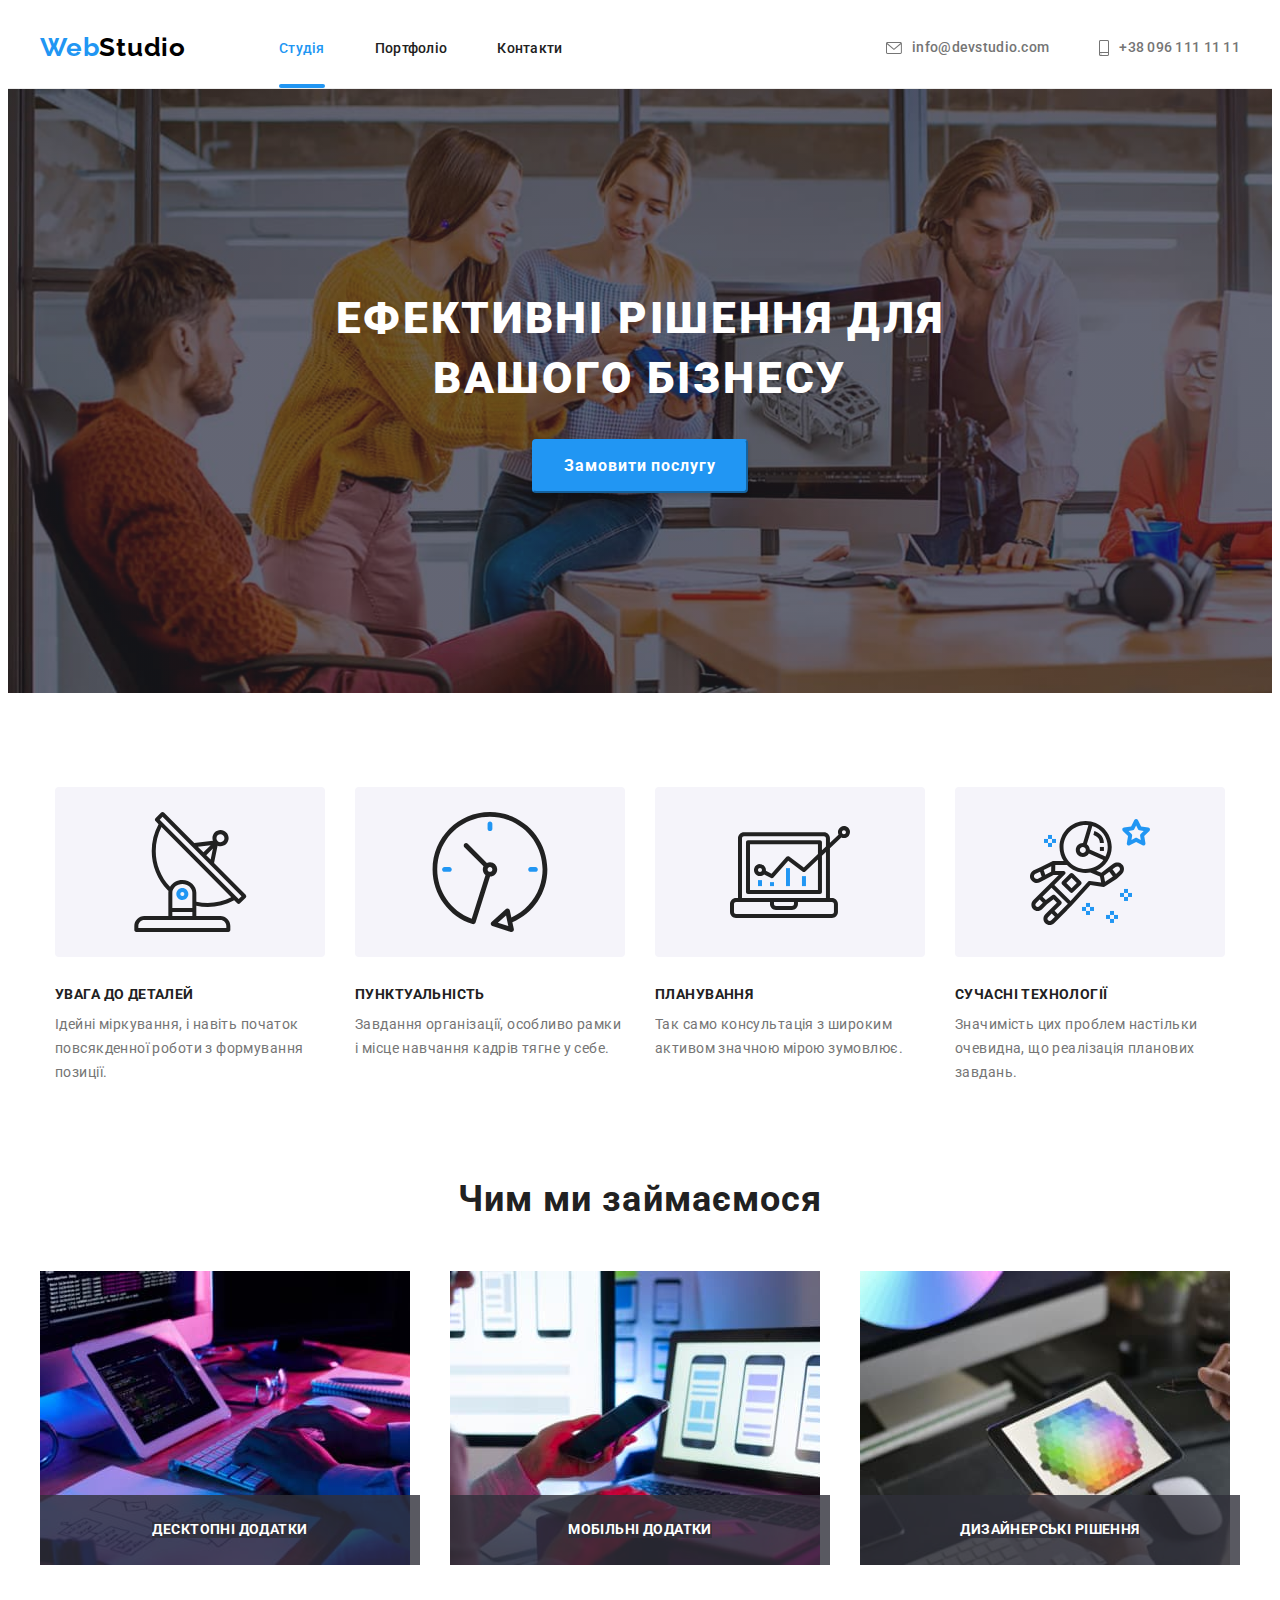
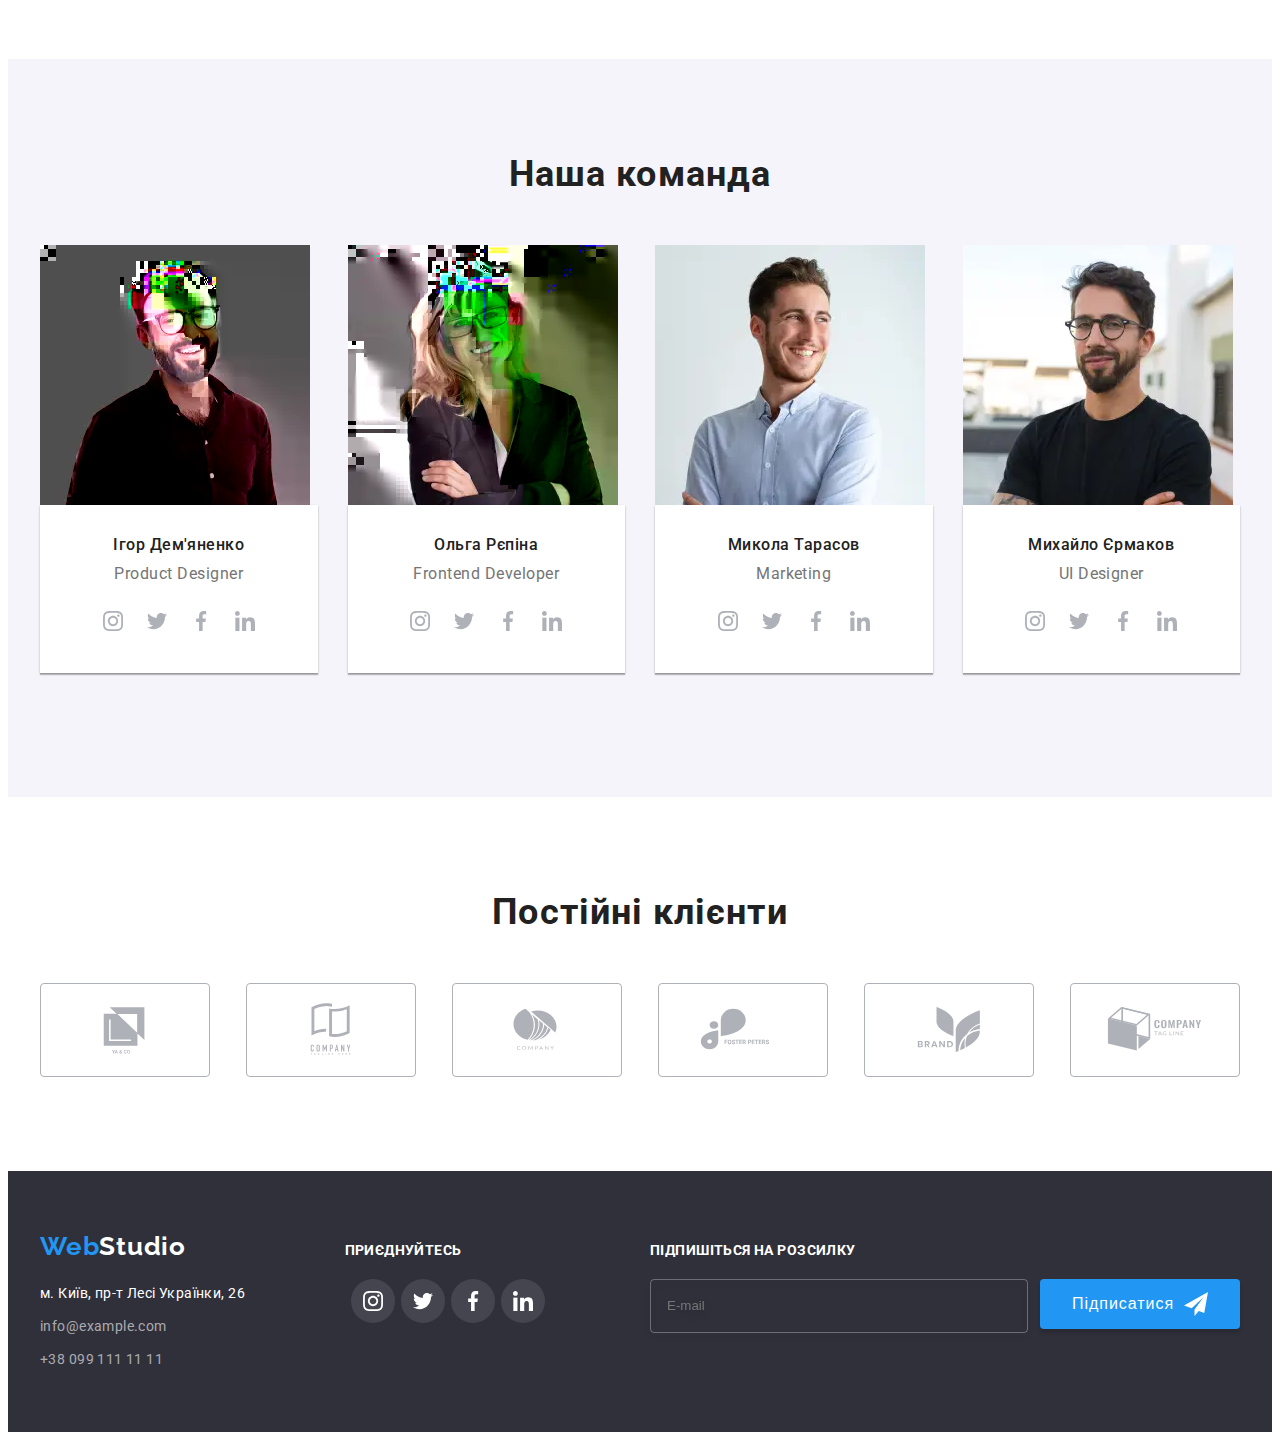
==== commit 69c7ffc2: "fix bags" ====
--- a/index.html
+++ b/index.html
@@ -165,19 +165,19 @@
                     <h2 class="about-title">Чим ми займаємося</h2>
                     <ul class="about-list list">
                         <li class="about-item">
-                            <img class="about-img" src="./images/box1.jpg" alt="Робота за комп'ютером" width="370" height="294">
+                            <img class="about-img" srcset="./images/box1.jpg 1x, ./images/box1@2x.jpg 2x" src="./images/box1.jpg" alt="Робота за комп'ютером" width="370" height="294">
                             <div class="wrapper-title">
                                 <p class="image-title">Десктопні додатки</p>
                             </div>   
                         </li>
                         <li class="about-item">
-                            <img class="about-img" src="./images/box2.jpg" alt="Робота з телефоном та ноутбуком" width="370" height="294"> 
+                            <img class="about-img" srcset="./images/box2.jpg 1x, ./images/box2@2x.jpg 2x" src="./images/box2.jpg" alt="Робота з телефоном та ноутбуком" width="370" height="294"> 
                             <div class="wrapper-title">
                                 <p class="image-title">Мобільні додатки</p>
                             </div>   
                         </li>
                         <li class="about-item">
-                            <img class="about-img" src="./images/box3.jpg" alt="Робота з планшетом та іншими девайсами" width="370" height="294">
+                            <img class="about-img" srcset="./images/box3.jpg 1x, ./images/box3@2x.jpg 2x" src="./images/box3.jpg" alt="Робота з планшетом та іншими девайсами" width="370" height="294">
                             <div class="wrapper-title">
                                 <p class="image-title">Дизайнерські рішення</p>
                             </div>  
@@ -191,34 +191,24 @@
                     <h2 class="team__title">Наша команда</h2>
                     <ul class="team__list list">
                         <li class="team__item">
-                            <!-- <picture>
-                                <source media=“(min-width:1200px)” srcset=“./images/team/desk/image.jpg 1x, ./images/team/desk/image@2x.jpg 2x” />
-                                <source media=“(min-width:768px)” srcset=” ./images/team/tablet/image.jpg 1x, ./images/team/tablet/image@2x.jpg 2x
-                                    ” />
-                                <img srcset=” ./images/team/mobile/image.jpg 1x, ./images/team/mobile/image@2x.jpg 2x ”
-                                    src=“./images/team/mobile/image.jpg” width=“450" alt=“image” loading=“lazy” />
-                            </picture> -->
-
-                            <picture>
-                                
-                                <source srcset="./images/team/team-1-desktop.webp 1x, ./images/team/team-1-desktop@2x.webp 2x"
-                                    media="(min-width: 1200px)"
-                                    type="image/webp"/>
-                                <source  srcset="./images/team/team-1-desktop.jpg 1x, ./images/team/team-1-desktop@2x.jpg 2x"
-                                    media="(min-width: 1200px)" />
-
-                                <source srcset="./images/team/team-1-tablet.webp 1x, ./images/team/team-1-tablet@2x.webp 2x"
-                                    media="(min-width: 768px)" type="image/webp"/>
-                                <source srcset="./images/team/team-1-tablet.jpg 1x, ./images/team/team-1-tablet@2x.jpg 2x"
-                                    media="(min-width: 768px)" type="image/jpg"/>
-                                <source srcset="./images/team/team-1-mobile.webp 1x, ./images/team/team-1-mobile@2x.webp 2x"
-                                    media="(max-width: 767px)" type="image/webp"/>
-                                <source srcset="./images/team/team-1-mobile.jpg 1x, ./images/team/team-1-mobile@2x.jpg 2x"
-                                    media="(max-width: 767px)" />
-
-
-                                <img class="team__img" src="./images/team/team-1-mobile.jpg" alt="Чоловік у сорочці та окулярах"/>
-                            </picture>
+                                <picture>
+
+                                    <source srcset="./images/team/team-1-desktop.webp 1x, ./images/team/team-1-desktop@2x.webp 2x"
+                                        media="(min-width: 1200px)" type="image/webp" />
+                                    <source srcset="./images/team/team-1-desktop.jpg 1x, ./images/team/team-1-desktop@2x.jpg 2x"
+                                        media="(min-width: 1200px)" />
+                                    <source srcset="./images/team/team-1-tablet.webp 1x, ./images/team/team-1-tablet@2x.webp 2x"
+                                        media="(min-width: 768px)" type="image/webp" />
+                                    <source srcset="./images/team/team-1-tablet.jpg 1x, ./images/team/team-1-tablet@2x.jpg 2x"
+                                        media="(min-width: 768px)" />
+                                    <source srcset="./images/team/team-1-mobile.webp 1x, ./images/team/team-1-mobile@2x.webp 2x"
+                                        media="(max-width: 767px)" type="image/webp" />
+                                    <source srcset="./images/team/team-1-mobile.jpg 1x, ./images/team/team-1-mobile@2x.jpg 2x"
+                                        media="(max-width: 767px)" />
+
+
+                                    <img class="team__img" src="./images/team/team-1-mobile.jpg" alt="Чоловік у сорочці та окулярах" />
+                                </picture>                          
                             
                             <div class="team__description">
                                 <h3 class="team__subtitle">Ігор Дем'яненко</h3>
@@ -442,7 +432,7 @@
                     </ul>
                 </div>              
             </section>
-            <section class="clients section">
+            <section class="clients section clients_section">
                 <div class="container"> 
                     <h2 class="clients-title">Постійні клієнти</h2>
                     <ul class="clients-list list">
--- a/css/main.min.css
+++ b/css/main.min.css
@@ -1 +1 @@
-:root{--main-black-color: #212121;--secondary-black-color: black;--text-color: #757575;--accent-color-blue: #2196F3;--accent-color-white: #FFFFFF;--extra-blue: #188CE8;--bg-dark: #2F303A;--bg-light: #F5F4FA;--address-color: rgba(255, 255, 255, 0.6);--main-font-family: Roboto, sans-serif;--border-line: #ECECEC;--icon-color: #AFB1B8;--main-timing-function: cubic-bezier(0.4, 0, 0.2, 1)}.visually-hidden{position:absolute;width:1px;height:1px;margin:-1px;border:0;padding:0;white-space:nowrap;clip-path:inset(100%);clip:rect(0 0 0 0);overflow:hidden}.gallery-list,.subscribe-btn,.clients-link,.wrapper-title,.feautures__icon,.checkbox-wrapper,.modal-button,.socials__link{display:flex;justify-content:center;align-items:center}.portfolio,.about-list{display:flex;align-items:center}body{background-color:var(--accent-color-white);color:var(--main-black-color);font-family:Roboto,sans-serif;font-weight:700}h1,h2,h3,h3,h5,h6,p{margin-top:0;margin-bottom:0}ul,ol{margin-top:0;margin-bottom:0;padding-left:0}img{display:block;max-width:100%;height:auto}.list{list-style:none}.link{text-decoration:none;font-style:normal;color:var(--main-black-color)}.section{padding-top:60px;padding-bottom:60px}@media screen and (min-width: 1200px){.section{padding-top:94px;padding-bottom:94px}}.container{padding-left:15px;padding-right:15px}@media screen and (min-width: 480px){.container{width:450px;margin-left:auto;margin-right:auto}}@media screen and (min-width: 768px){.container{width:736px}}@media screen and (min-width: 1200px){.container{width:1200px}}.socials__link{width:44px;height:44px;border-radius:50%;color:#000}.socials__icon{transition:fill 250ms var(--main-timing-function)}.socials__icon_theme_light{fill:var(--icon-color);transition:fill 250ms var(--main-timing-function)}.socials__link_theme_light:hover .socials__icon_theme_light{fill:var(--accent-color-white)}.socials__link_theme_light{transition:background-color 250ms var(--main-timing-function)}.socials__link_theme_light:hover,.socials__link_theme_light:focus{background-color:var(--accent-color-blue)}.socials__icon_theme_dark{fill:var(--accent-color-white)}.socials__link_theme_dark{background-color:rgba(255,255,255,.1);transition:background-color 250ms var(--main-timing-function)}.socials__link_theme_dark:hover,.socials__link_theme_dark:focus{background-color:var(--accent-color-blue)}.logo{font-family:"Raleway",sans-serif;font-size:24px;line-height:1.17;letter-spacing:.03em;color:var(--accent-color-blue)}.logo__part_theme_light{color:var(--secondary-black-color)}@media screen and (min-width: 1200px){.logo{font-size:26px;line-height:1.19}}.logo__part_theme_dark{color:var(--accent-color-white)}.backdrop{position:fixed;top:0;left:0;width:100vw;height:100vh;background-color:rgba(47,48,58,.4);opacity:1;transition:opacity 500ms var(--main-timing-function);overflow-y:scroll}.backdrop.is-hidden{opacity:0;visibility:0;pointer-events:none}.modal{position:absolute;top:50%;left:50%;min-width:320px;height:100vh;margin-left:auto;margin-right:auto;background-color:var(--accent-color-white);box-shadow:0px 1px 3px rgba(0,0,0,.12),0px 1px 1px rgba(0,0,0,.14),0px 2px 1px rgba(0,0,0,.2);border-radius:4px;transform:translate(-50%, -50%) scale(1);transition:transform 500ms var(--main-timing-function)}.backdrop.is-hidden .modal{transform:translate(-50%, -50%) scale(0)}@media screen and (min-width: 480px){.modal{width:450px}}@media screen and (min-width: 1119px){.modal{width:528px;height:582px}}.modal-button{position:absolute;top:8px;right:8px;width:30px;height:30px;padding:0;background-color:rgba(0,0,0,0);border:1px solid rgba(0,0,0,.1);border-radius:50%;cursor:pointer;transition:fill 250ms var(--main-timing-function)}.modal-button:hover .modal-icon,.modal-button:focus .modal-icon{fill:var(--accent-color-blue)}.form-modal{padding:40px}.title-modal{font-size:20px;line-height:1.5;text-align:center;letter-spacing:.03em;margin-bottom:30px}@media screen and (min-width: 1119px){.title-modal{line-height:1.15}}.contact-wrapper{position:relative;margin-bottom:28px}.icon-contact-wrapper{position:absolute;top:50%;left:12px;transform:translateY(-50%);transition:fill 250ms var(--main-timing-function)}.input-modal:hover~.icon-contact-wrapper,.input-modal:focus~.icon-contact-wrapper{fill:var(--accent-color-blue)}.input-modal{display:block;width:100%;height:40px;padding-left:42px;border:1px solid rgba(33,33,33,.2);border-radius:4px;cursor:pointer;transition:border 250ms var(--main-timing-function)}.input-modal:hover,.input-modal:focus{outline:none;border:1px solid var(--accent-color-blue)}.label-modal{position:absolute;top:-18px;left:0;font-weight:400;font-size:12px;line-height:1.17;letter-spacing:.01em;color:var(--text-color)}.checkbox-modal+.label-modal{line-height:1.71;letter-spacing:.03em;cursor:pointer}.comment-wrapper{position:relative;margin-bottom:20px}.modal-comment{display:flex;width:100%;height:120px;padding:12px 16px;resize:none;border:1px solid rgba(33,33,33,.2);border-radius:4px;transition:border 250ms var(--main-timing-function)}.modal-comment:hover,.modal-comment:focus{outline:none;border:1px solid var(--accent-color-blue)}.checkbox-wrapper{width:100%;margin-bottom:30px}.checkbox-label{font-weight:400;font-size:14px;line-height:1.71;letter-spacing:.03em;color:var(--text-color)}.checkbox-label::before{display:inline-block;content:"";width:16px;height:15px;margin-right:8px;border:2px solid var(--main-black-color);border-radius:15%}.checkbox-modal:checked+.checkbox-label::before{background-image:url("../images/icons/icon-check.svg");background-size:cover;border:var(--accent-color-blue)}.checkbox-modal:focus+.checkbox-label::before{border:1px solid #212121}.policy-link{color:var(--accent-color-blue)}.submit-btn{display:block;margin:0 auto;min-width:200px;height:50px;font-size:16px;line-height:1.88;text-align:center;letter-spacing:.06em;color:var(--accent-color-white);background-color:var(--accent-color-blue);box-shadow:0px 4px 4px rgba(0,0,0,.15);border:var(--accent-color-blue);border-radius:4px;cursor:pointer;transition:background-color 250ms var(--main-timing-function)}.submit-btn:hover,.submit-btn:focus{outline:none;background-color:var(--extra-blue)}.mobile-menu__container{min-height:796px;margin-left:auto;margin-right:auto;padding-top:48px;padding-bottom:48px;position:relative;overflow:auto}.burger-menu-btn{background-color:rgba(0,0,0,0);border:none;padding:0;line-height:0}.mobile-menu{position:absolute;top:0;left:0;width:100%;height:100vh;overflow:auto;opacity:0;visibility:hidden;pointer-events:none;background-color:var(--accent-color-white);transition:opacity 250ms linear,visibility 250ms linear}.mobile-menu.is-open{opacity:1;visibility:visible;pointer-events:auto}@media screen and (min-width: 768px){.mobile-menu{display:none}}.mobile-menu_list{margin-bottom:302px}.mobile-menu__close-btn{position:absolute;top:10px;right:15px;background-color:rgba(0,0,0,0);border:none;padding:0;line-height:0;transition:color 250ms var(--main-timing-function)}.mobile-menu__close-btn:hover .mobile-menu__icon,.mobile-menu__close-btn:focus .mobile-menu__icon{color:var(--accent-color-blue)}@media screen and (min-width: 768px){.mobile-menu__close-btn{display:none}}.mobile-contact{margin-bottom:64px}.mobile-menu__link{font-weight:500;font-size:40px;line-height:1.18;text-align:center;letter-spacing:.02em}.mobile-menu__link_current{color:var(--accent-color-blue)}.mobile-menu__item:not(:last-child){margin-bottom:32px}.mobile-contact__link.tel{font-weight:500;font-size:34px;line-height:1.18;letter-spacing:.02em;color:var(--accent-color-blue)}@media screen and (max-width: 329px){.mobile-contact__link.tel{font-size:24px}}.mobile-contact__link.mail{font-weight:500;font-size:24px;line-height:1.17;letter-spacing:.02em;color:var(--text-color)}.mobile-contact__item:not(:last-child){margin-bottom:32px}.mobile-socials{display:flex;align-items:center;justify-content:space-between}.mobile-socials__link{font-weight:500;font-size:18px;line-height:1.22;letter-spacing:.02em;color:var(--accent-color-blue)}@media screen and (max-width: 384px){.mobile-socials__link{font-size:12px}}.mobile-socials__item::after{content:"";border:1px solid rgba(33,33,33,.2);margin-right:10px;margin-left:10px}.mobile-socials__item:last-child::after{border:none}.header__container{display:flex;justify-content:space-evenly;align-items:center}.header{position:relative;border-bottom:1px solid var(--border-line)}.header__container{display:flex;justify-content:space-between;align-items:center}.header__logo{margin-right:88px}.header__logo.link{padding-top:16px;padding-bottom:16px}.menu{display:flex;justify-content:space-between;align-items:center}.menu__list{display:flex;align-items:center}.menu__link{font-weight:500;font-size:14px;padding-top:26px;padding-bottom:26px;line-height:1.14;letter-spacing:.02em;text-align:center;color:var(--main-black-color);transition:color 250ms var(--main-timing-function)}.menu__link:hover,.menu__link:focus{color:var(--accent-color-blue)}.menu__link_current{position:relative;color:var(--accent-color-blue)}.menu__link_current::after{position:absolute;content:"";width:100%;height:4px;bottom:0;left:0;background-color:var(--accent-color-blue);border-radius:2px}.menu__item:not(:last-child){margin-right:50px}.nav-contact__link{display:flex;align-items:center;font-weight:500;font-size:12px;line-height:1.17;letter-spacing:.02em;transition:color 250ms var(--main-timing-function)}.nav-contact__link:hover,.nav-contact__link:focus{color:var(--accent-color-blue)}.nav-contact__icon{margin-right:8px;fill:var(--text-color);transition:fill 250ms var(--main-timing-function)}.nav-contact__icon:hover,.nav-contact__icon:focus{fill:var(--accent-color-blue)}.nav-contact__link:hover .nav-contact__icon{fill:var(--accent-color-blue)}@media screen and (max-width: 767px){.menu__list{display:none}.nav-contact{display:none}}@media screen and (max-width: 1119px){.nav-contact__link.mail{padding-top:21px}.nav-contact__link.tel{padding-bottom:21px}.nav-contact__item:not(:last-child){margin-bottom:10px}}@media screen and (min-width: 768px){.burger-menu-btn{display:none}.header__logo.link{padding-top:26px;padding-bottom:26px}}@media screen and (min-width: 1200px){.nav-contact__link{font-size:14px;line-height:1.14;letter-spacing:.02em;padding-top:32px;padding-bottom:32px}.nav-contact__icon{margin-right:10px}.nav-contact{display:flex}.nav-contact__item{margin-bottom:0}.nav-contact__item:not(:last-child){margin-right:50px}.header__logo{margin-right:93px}.header__logo.link{padding-top:24px;padding-bottom:25px}.menu__link{padding-top:32px;padding-bottom:32px}}.hero{margin-left:auto;margin-right:auto;padding:118px 0;text-align:center;background-image:linear-gradient(rgba(47, 48, 58, 0.4), rgba(47, 48, 58, 0.4)),url("../images/hero-bg-mobile.jpg");background-size:cover;background-color:#c4c4c4}@media(min-device-pixel-ratio: 2),(min-resolution: 192dpi),(min-resolution: 2dppx){.hero{background-image:url("../images/hero-bg-mobile@2x.jpg")}}.hero-title{font-weight:900;font-size:26px;line-height:1.62;text-align:center;letter-spacing:.06em;text-transform:uppercase;margin-bottom:30px;margin-left:auto;margin-right:auto;color:var(--accent-color-white)}.button{display:inline-block;padding:10px 22px;min-width:216px;box-shadow:0px 4px 4px rgba(0,0,0,.15);border-radius:4px;border-color:var(--accent-color-blue);font-family:inherit;font-weight:700;font-size:16px;line-height:1.88;text-align:center;letter-spacing:.06em;color:var(--accent-color-white);background-color:var(--accent-color-blue);cursor:pointer;transition:color 250ms var(--main-timing-function),background-color 250ms var(--main-timing-function)}.button:hover,.button:focus{color:var(--accent-color-white);background-color:var(--extra-blue);cursor:pointer}@media screen and (min-width: 360px){.hero-title{width:360px}}@media screen and (min-width: 481px){.hero{background-image:url("../images/hero-bg-tablet.jpg")}}@media screen and (min-width: 481px)and (min-device-pixel-ratio: 2),screen and (min-width: 481px)and (min-resolution: 192dpi),screen and (min-width: 481px)and (min-resolution: 2dppx){.hero{background-image:url("../images/hero-bg-tablet@2x.jpg")}}@media screen and (min-width: 769px){.hero{background-image:url("../images/hero-bg-desktop.jpg")}}@media screen and (min-width: 769px)and (min-device-pixel-ratio: 2),screen and (min-width: 769px)and (min-resolution: 192dpi),screen and (min-width: 769px)and (min-resolution: 2dppx){.hero{background-image:url("../images/hero-bg-desktop@2x.jpg")}}@media screen and (min-width: 1200px){.hero-title{font-weight:900;font-size:44px;line-height:1.36;width:700px}.hero{max-width:1600px;padding:200px 0}}.feautures__icon{width:100%;height:120px;margin-bottom:30px;padding-top:25px;padding-bottom:25px;background-color:var(--bg-light);border-radius:4px}.feautures__title{font-size:14px;line-height:1.14;letter-spacing:.03em;text-transform:uppercase;margin-bottom:10px}.feautures__description{font-weight:400;font-size:14px;line-height:1.71;letter-spacing:.03em;color:var(--text-color);overflow:auto}.feautures__element{margin-right:auto;margin-left:auto}@media screen and (min-width: 768px)and (max-width: 1199px){.feautures__element{margin-top:30px}.feautures__group{margin-top:-30px}}@media screen and (max-width: 767px){.feautures__title{text-align:center}.feautures__element{margin-bottom:30px}}@media screen and (min-width: 768px){.feautures__group{display:flex;flex-wrap:wrap}.feautures__element{flex-basis:calc((100% - 60px)/2)}}@media screen and (min-width: 1200px){.feautures__element{flex-basis:calc((100% - 120px)/4)}}.about{display:none;padding-top:0}@media screen and (min-width: 1200px){.about{display:block}}.about-title{margin-bottom:50px;font-size:36px;line-height:1.17;text-align:center;letter-spacing:.03em}.about-list{margin-left:-30px}.about-item{position:relative;margin-left:30px;width:calc((100% - 90px)/3)}.wrapper-title{position:absolute;bottom:0;left:0;width:100%;height:70px;background:rgba(47,48,58,.8)}.image-title{font-size:14px;line-height:1.14;text-align:center;letter-spacing:.03em;text-transform:uppercase;color:var(--accent-color-white);background:rgba(47,48,58,.8)}.team{background-color:var(--bg-light)}.team__container{margin-left:auto;margin-right:auto}.team__title{margin-bottom:30px;font-size:28px;line-height:1.18;text-align:center;letter-spacing:.03em}@media screen and (min-width: 1119px){.team__title{margin-bottom:50px;font-size:36px;line-height:1.17}}.team__description{padding:30px 0 24px 0;box-shadow:0px 1px 3px rgba(0,0,0,.12),0px 1px 1px rgba(0,0,0,.14),0px 2px 1px rgba(0,0,0,.2);background-color:var(--accent-color-white)}@media screen and (min-width: 1200px){.team__description{padding:30px 0}}.team__subtitle{margin-bottom:10px;font-weight:500;font-size:16px;line-height:1.19;text-align:center;letter-spacing:.03em}.team__position{margin-bottom:16px;font-weight:400;font-size:16px;line-height:1.19;text-align:center;letter-spacing:.03em;color:var(--text-color)}.team__socials{display:flex;justify-content:center}.team__item:not(:last-child){margin-bottom:30px}@media screen and (min-width: 768px)and (max-width: 1119px){.team__item{margin-top:15px;margin-bottom:15px}}@media screen and (min-width: 768px){.team__item{margin-right:15px;margin-left:15px;flex-basis:calc((100% - 60px)/2)}}@media screen and (min-width: 1200px){.team__item{flex-basis:calc((100% - 120px)/4)}}@media screen and (min-width: 768px)and (max-width: 1119px){.team__list{margin-top:-15px;margin-bottom:-15px}}@media screen and (min-width: 768px){.team__list{margin-right:-15px;margin-left:-15px;display:flex;flex-wrap:wrap}}.clients-title{font-size:28px;line-height:1.18;text-align:center;letter-spacing:.03em;margin-bottom:30px}.clients-icon{fill:var(--icon-color);transition:fill 250ms var(--main-timing-function)}.clients-link:hover .clients-icon{fill:var(--accent-color-blue)}.clients-link{height:92px;border:1px solid var(--icon-color);border-radius:4px;transition:border 250ms var(--main-timing-function)}.clients-link:hover,.clients-link:focus{border:1px solid var(--accent-color-blue)}.clients-link:nth-child(3n){margin-right:0}.clients-item{margin-right:auto;margin-left:auto}.clients-list{display:flex;flex-wrap:wrap}@media screen and (max-width: 1119px){.clients-list{margin-top:-30px;margin-left:-30px}.clients-item{margin-top:30px;margin-left:30px}}@media screen and (min-width: 345px){.clients-item{flex-basis:calc((100% - 60px)/2)}}@media screen and (min-width: 768px){.clients-item{flex-basis:calc((100% - 90px)/3)}}@media screen and (min-width: 1200px){.clients-title{font-size:36px;line-height:1.17;margin-bottom:50px}.clients-link{width:170px}.clients-item{flex-basis:calc((100% - 180px)/6)}}.footer{padding-top:60px;padding-bottom:60px;background-color:var(--bg-dark)}.logo-wrapper{margin-bottom:20px}.address-link{color:var(--address-color);font-weight:400;font-size:14px;line-height:1.71;letter-spacing:.03em;transition:color 250ms var(--main-timing-function)}.address-link:hover,.address-link:focus{color:var(--accent-color-blue)}.address-link-font-white{color:var(--accent-color-white)}.address-item:not(:last-child){margin-bottom:8px}.footer__socials{display:flex;justify-content:space-evenly;min-width:206px}.socials-title{font-size:14px;line-height:1.14;letter-spacing:.03em;text-transform:uppercase;margin-bottom:20px;color:var(--accent-color-white)}.subscribe-title{font-size:14px;line-height:1.14;letter-spacing:.03em;text-transform:uppercase;color:var(--accent-color-white);margin-bottom:20px}.subscribe-input{width:100%;height:50px;padding-left:16px;background-color:rgba(0,0,0,0);border:1px solid rgba(255,255,255,.3);filter:drop-shadow(0px 4px 4px rgba(0, 0, 0, 0.15));border-radius:4px}.subscribe-input:focus{color:var(--accent-color-white)}.subscribe-btn{min-width:200px;height:50px;font-size:16px;line-height:1.88;text-align:center;letter-spacing:.06em;color:var(--accent-color-white);background-color:var(--accent-color-blue);box-shadow:0px 4px 4px rgba(0,0,0,.15);border:rgba(0,0,0,0);border-radius:4px;transition:box-shadow 250ms var(--main-timing-function);cursor:pointer}.subscribe-icon{fill:var(--accent-color-white);margin-left:10px}@media screen and (max-width: 1119px){.footer-contacts{text-align:center;margin-bottom:60px}.socials-title{text-align:center}.subscribe-title{text-align:center}.subscribe-input{margin-bottom:20px}.subscribe-btn{text-align:center;margin-left:auto;margin-right:auto}}@media screen and (max-width: 767px){.footer__socials{margin-bottom:60px}}@media screen and (min-width: 480px){.subscribe-input{width:450px}}@media screen and (min-width: 768px){.footer__container{display:flex;flex-wrap:wrap;justify-content:space-around}}@media screen and (min-width: 1200px){.footer__container{display:flex;align-items:baseline}.subscribe-form{display:flex;justify-content:space-between}.address-item:not(:last-child){margin-bottom:9px}.subscribe-input{width:358px;margin-right:12px}}.gallery-list{margin-bottom:50px}.gallery-link:not(:last-child){margin-right:8px}.gallery-button{display:inline-block;padding:6px 20px;cursor:pointer;border-radius:4px;border:rgba(0,0,0,0);font-family:inherit;font-weight:500;font-size:16px;line-height:1.62;letter-spacing:.03em;text-align:center;color:inherit;background-color:var(--bg-light);transition:color 250ms var(--main-timing-function),background-color 250ms var(--main-timing-function)}.gallery-button:hover,.gallery-button:focus{color:var(--accent-color-white);background-color:var(--accent-color-blue)}.portfolio{flex-wrap:wrap;margin-top:-30px;margin-left:-30px}.portfolio-list{flex-basis:calc((100% - 90px)/3);margin-top:30px;margin-left:30px}.portfolio-link{display:block;transition:box-shadow 250ms var(--main-timing-function)}.portfolio-link:hover,.portfolio-link:focus{box-shadow:0px 1px 1px rgba(0,0,0,.12),0px 4px 4px rgba(0,0,0,.06),1px 4px 6px rgba(0,0,0,.16);cursor:pointer;opacity:1}.image-wrapper{position:relative;overflow:hidden}.image-overlay{position:absolute;top:0;left:0;width:100%;height:100%;background:rgba(33,150,243,.9);transform:translateY(100%);transition:transform 250ms var(--main-timing-function)}.portfolio-link:hover .image-overlay,.portfolio-link:focus .image-overlay{transform:translateY(0)}.image-description{padding:63px 24px;font-weight:400;font-size:18px;line-height:1.56;letter-spacing:.03em;color:var(--accent-color-white)}.portfolio-wrapper{padding:20px 24px;border-left:1px solid #eee;border-bottom:1px solid #eee;border-right:1px solid #eee}.portfolio-title{font-size:18px;line-height:2;letter-spacing:.06em;margin-bottom:4px}.portfolio-text{font-weight:400;font-size:16px;line-height:1.88;letter-spacing:.03em;color:var(--text-color)}/*# sourceMappingURL=main.min.css.map */+:root{--main-black-color: #212121;--secondary-black-color: black;--text-color: #757575;--accent-color-blue: #2196F3;--accent-color-white: #FFFFFF;--extra-blue: #188CE8;--bg-dark: #2F303A;--bg-light: #F5F4FA;--address-color: rgba(255, 255, 255, 0.6);--main-font-family: Roboto, sans-serif;--border-line: #ECECEC;--icon-color: #AFB1B8;--main-timing-function: cubic-bezier(0.4, 0, 0.2, 1)}.visually-hidden{position:absolute;width:1px;height:1px;margin:-1px;border:0;padding:0;white-space:nowrap;clip-path:inset(100%);clip:rect(0 0 0 0);overflow:hidden}.gallery-list,.subscribe-btn,.clients-link,.wrapper-title,.feautures__icon,.checkbox-wrapper,.modal-button,.socials__link{display:flex;justify-content:center;align-items:center}.portfolio,.about-list{display:flex;align-items:center}body{background-color:var(--accent-color-white);color:var(--main-black-color);font-family:Roboto,sans-serif;font-weight:700}h1,h2,h3,h3,h5,h6,p{margin-top:0;margin-bottom:0}ul,ol{margin-top:0;margin-bottom:0;padding-left:0}img{display:block;max-width:100%;height:auto}.list{list-style:none}.link{text-decoration:none;font-style:normal;color:var(--main-black-color)}.section{padding-top:60px;padding-bottom:60px}@media screen and (min-width: 1200px){.section{padding-top:94px;padding-bottom:94px}}.container{padding-left:15px;padding-right:15px}@media screen and (min-width: 480px){.container{width:450px;margin-left:auto;margin-right:auto}}@media screen and (min-width: 768px){.container{width:736px}}@media screen and (min-width: 1200px){.container{width:1200px}}.socials__link{width:44px;height:44px;border-radius:50%;color:#000}.socials__icon{transition:fill 250ms var(--main-timing-function)}.socials__icon_theme_light{fill:var(--icon-color);transition:fill 250ms var(--main-timing-function)}.socials__link_theme_light:hover .socials__icon_theme_light{fill:var(--accent-color-white)}.socials__link_theme_light{transition:background-color 250ms var(--main-timing-function)}.socials__link_theme_light:hover,.socials__link_theme_light:focus{background-color:var(--accent-color-blue)}.socials__icon_theme_dark{fill:var(--accent-color-white)}.socials__link_theme_dark{background-color:rgba(255,255,255,.1);transition:background-color 250ms var(--main-timing-function)}.socials__link_theme_dark:hover,.socials__link_theme_dark:focus{background-color:var(--accent-color-blue)}.logo{font-family:"Raleway",sans-serif;font-size:24px;line-height:1.17;letter-spacing:.03em;color:var(--accent-color-blue)}.logo__part_theme_light{color:var(--secondary-black-color)}@media screen and (min-width: 1200px){.logo{font-size:26px;line-height:1.19}}.logo__part_theme_dark{color:var(--accent-color-white)}.backdrop{position:fixed;top:0;left:0;width:100vw;height:100vh;background-color:rgba(47,48,58,.4);opacity:1;transition:opacity 500ms var(--main-timing-function);overflow-y:scroll}.backdrop.is-hidden{opacity:0;visibility:0;pointer-events:none}.modal{position:absolute;top:50%;left:50%;min-width:320px;height:100vh;margin-left:auto;margin-right:auto;background-color:var(--accent-color-white);box-shadow:0px 1px 3px rgba(0,0,0,.12),0px 1px 1px rgba(0,0,0,.14),0px 2px 1px rgba(0,0,0,.2);border-radius:4px;transform:translate(-50%, -50%) scale(1);transition:transform 500ms var(--main-timing-function)}.backdrop.is-hidden .modal{transform:translate(-50%, -50%) scale(0)}@media screen and (min-width: 480px){.modal{width:450px}}@media screen and (min-width: 1199px){.modal{width:528px;height:582px}}.modal-button{position:absolute;top:8px;right:8px;width:30px;height:30px;padding:0;background-color:rgba(0,0,0,0);border:1px solid rgba(0,0,0,.1);border-radius:50%;cursor:pointer;transition:fill 250ms var(--main-timing-function)}.modal-button:hover .modal-icon,.modal-button:focus .modal-icon{fill:var(--accent-color-blue)}.form-modal{padding:20px}.title-modal{font-size:15px;line-height:1.1;text-align:center;letter-spacing:.03em;margin-bottom:10px}@media screen and (min-width: 480px){.title-modal{font-size:20px;line-height:1.5;margin-bottom:30px}}@media screen and (min-width: 1199px){.title-modal{line-height:1.15}}.contact-wrapper{position:relative;margin-bottom:22px}@media screen and (min-width: 480px){.contact-wrapper{margin-bottom:28px}}.icon-contact-wrapper{position:absolute;top:50%;left:12px;transform:translateY(-50%);transition:fill 250ms var(--main-timing-function)}.input-modal:hover~.icon-contact-wrapper,.input-modal:focus~.icon-contact-wrapper{fill:var(--accent-color-blue)}.input-modal{display:block;width:100%;height:28px;padding-left:42px;border:1px solid rgba(33,33,33,.2);border-radius:4px;cursor:pointer;transition:border 250ms var(--main-timing-function)}.input-modal:hover,.input-modal:focus{outline:none;border:1px solid var(--accent-color-blue)}@media screen and (min-width: 480px){.input-modal{height:40px}}.label-modal{position:absolute;top:-15px;left:0;font-weight:400;font-size:10px;line-height:1.17;letter-spacing:.01em;color:var(--text-color)}.checkbox-modal+.label-modal{line-height:1.71;letter-spacing:.03em;cursor:pointer}@media screen and (min-width: 480px){.label-modal{top:-18px;font-size:12px}}.comment-wrapper{position:relative;margin-bottom:15px}@media screen and (min-width: 480px){.comment-wrapper{margin-bottom:20px}}.modal-comment{display:flex;width:100%;height:80px;padding:10px 13px;resize:none;border:1px solid rgba(33,33,33,.2);border-radius:4px;transition:border 250ms var(--main-timing-function)}.modal-comment:hover,.modal-comment:focus{outline:none;border:1px solid var(--accent-color-blue)}@media screen and (min-width: 480px){.modal-comment{height:120px;padding:12px 16px}}.checkbox-wrapper{width:100%;margin-bottom:20px}@media screen and (min-width: 480px){.checkbox-wrapper{margin-bottom:30px}}.checkbox-label{font-weight:400;font-size:12px;line-height:1.1;letter-spacing:.03em;color:var(--text-color)}.checkbox-label::before{display:inline-block;content:"";width:16px;height:15px;margin-right:8px;border:2px solid var(--main-black-color);border-radius:15%}.checkbox-modal:checked+.checkbox-label::before{background-image:url("../images/icons/icon-check.svg");background-size:cover;border:var(--accent-color-blue)}.checkbox-modal:focus+.checkbox-label::before{border:1px solid #212121}@media screen and (min-width: 480px){.checkbox-label{font-size:14px;line-height:1.71}}.policy-link{color:var(--accent-color-blue)}.submit-btn{display:block;margin:0 auto;min-width:180px;height:40px;font-size:14px;line-height:1.88;text-align:center;letter-spacing:.06em;color:var(--accent-color-white);background-color:var(--accent-color-blue);box-shadow:0px 4px 4px rgba(0,0,0,.15);border:var(--accent-color-blue);border-radius:4px;cursor:pointer;transition:background-color 250ms var(--main-timing-function)}.submit-btn:hover,.submit-btn:focus{outline:none;background-color:var(--extra-blue)}@media screen and (min-width: 480px){.submit-btn{min-width:200px;height:50px;font-size:16px}}.mobile-menu__container{min-height:796px;margin-left:auto;margin-right:auto;padding-top:48px;padding-bottom:48px;position:relative;overflow:auto}.burger-menu-btn{background-color:rgba(0,0,0,0);border:none;padding:0;line-height:0}.burger-menu-btn:hover .burger-menu_icon,.burger-menu-btn:focus .burger-menu_icon{fill:var(--accent-color-blue)}.mobile-menu{position:fixed;top:0;left:0;width:100%;height:100vh;overflow:auto;opacity:0;visibility:hidden;pointer-events:none;background-color:var(--accent-color-white);transition:opacity 250ms linear,visibility 250ms linear}.mobile-menu.is-open{opacity:1;visibility:visible;pointer-events:auto}@media screen and (min-width: 768px){.mobile-menu{display:none}}.mobile-menu_list{margin-bottom:150px}@media screen and (min-width: 480px){.mobile-menu_list{margin-bottom:302px}}.mobile-menu__close-btn{position:absolute;top:10px;right:15px;background-color:rgba(0,0,0,0);border:none;padding:0;line-height:0;transition:color 250ms var(--main-timing-function)}.mobile-menu__close-btn:hover .mobile-menu__icon,.mobile-menu__close-btn:focus .mobile-menu__icon{fill:var(--accent-color-blue)}@media screen and (min-width: 768px){.mobile-menu__close-btn{display:none}}.mobile-contact{margin-bottom:64px}.mobile-menu__link{font-weight:400;font-size:38px;line-height:.98;text-align:center;letter-spacing:.01em}.mobile-menu__link_current{color:var(--accent-color-blue)}@media screen and (min-width: 480px){.mobile-menu__link{font-weight:500;font-size:40px;line-height:1.18}}.mobile-menu__item:not(:last-child){margin-bottom:21px}@media screen and (min-width: 480px){.mobile-menu__item:not(:last-child){margin-bottom:32px}}.mobile-contact__link.tel{font-weight:500;font-size:34px;line-height:1.18;letter-spacing:.02em;color:var(--accent-color-blue)}@media screen and (max-width: 329px){.mobile-contact__link.tel{font-size:24px}}.mobile-contact__link.mail{font-weight:500;font-size:24px;line-height:1.17;letter-spacing:.02em;color:var(--text-color)}.mobile-contact__item:not(:last-child){margin-bottom:22px}@media screen and (min-width: 480px){.mobile-contact__item:not(:last-child){margin-bottom:32px}}.mobile-socials{display:flex;align-items:center;justify-content:space-between}.mobile-socials__link{font-weight:500;font-size:18px;line-height:1.22;letter-spacing:.02em;color:var(--accent-color-blue)}@media screen and (max-width: 384px){.mobile-socials__link{font-size:12px}}.mobile-socials__item::after{content:"";border:1px solid rgba(33,33,33,.2);margin-right:10px;margin-left:10px}.mobile-socials__item:last-child::after{border:none}.header__container{display:flex;justify-content:space-evenly;align-items:center}.header{position:relative;border-bottom:1px solid var(--border-line)}.header__container{display:flex;justify-content:space-between;align-items:center}.header__logo{margin-right:88px}.menu{display:flex;justify-content:space-between;align-items:center}.menu__list{display:flex;align-items:center}.menu__link{font-weight:500;font-size:14px;padding-top:26px;padding-bottom:26px;line-height:1.14;letter-spacing:.02em;text-align:center;color:var(--main-black-color);transition:color 250ms var(--main-timing-function)}.menu__link:hover,.menu__link:focus{color:var(--accent-color-blue)}.menu__link_current{position:relative;color:var(--accent-color-blue)}.menu__link_current::after{position:absolute;content:"";width:100%;height:4px;bottom:0;left:0;background-color:var(--accent-color-blue);border-radius:2px}.menu__item:not(:last-child){margin-right:50px}.nav-contact__link{display:flex;align-items:center;font-weight:500;font-size:12px;line-height:1.17;letter-spacing:.02em;color:var(--text-color);transition:color 250ms var(--main-timing-function)}.nav-contact__link:hover,.nav-contact__link:focus{color:var(--accent-color-blue)}.nav-contact__icon{margin-right:8px;fill:var(--text-color);transition:fill 250ms var(--main-timing-function)}.nav-contact__icon:hover,.nav-contact__icon:focus{fill:var(--accent-color-blue)}.nav-contact__link:hover .nav-contact__icon{fill:var(--accent-color-blue)}@media screen and (min-width: 768px)and (max-width: 1199px){.nav-contact__item:not(:last-child){margin-bottom:10px}}@media screen and (max-width: 767px){.menu__list{display:none}.nav-contact{display:none}}@media screen and (min-width: 768px){.burger-menu-btn{display:none}.header__logo.link{padding-top:26px;padding-bottom:26px}.menu__link{padding-top:32px;padding-bottom:32px}}@media screen and (min-width: 1200px){.nav-contact__link{font-size:14px;line-height:1.14;letter-spacing:.02em}.nav-contact__icon{margin-right:10px}.nav-contact{display:flex}.nav-contact__item{margin-bottom:0}.nav-contact__item:not(:last-child){margin-right:50px}.header__logo{margin-right:93px}.header__logo.link{padding-top:24px;padding-bottom:25px}}.hero{margin-left:auto;margin-right:auto;padding:118px 0;text-align:center;background-image:linear-gradient(rgba(47, 48, 58, 0.4), rgba(47, 48, 58, 0.4)),url("../images/hero-bg-mobile.jpg");background-size:cover;background-color:#c4c4c4}@media(min-device-pixel-ratio: 2),(min-resolution: 192dpi),(min-resolution: 2dppx){.hero{background-image:linear-gradient(rgba(47, 48, 58, 0.4), rgba(47, 48, 58, 0.4)),url("../images/hero-bg-mobile@2x.jpg")}}.hero-title{font-weight:900;font-size:26px;line-height:1.62;text-align:center;letter-spacing:.06em;text-transform:uppercase;margin-bottom:30px;margin-left:auto;margin-right:auto;color:var(--accent-color-white)}.button{display:inline-block;padding:10px 22px;min-width:216px;box-shadow:0px 4px 4px rgba(0,0,0,.15);border-radius:4px;border-color:var(--accent-color-blue);font-family:inherit;font-weight:700;font-size:16px;line-height:1.88;text-align:center;letter-spacing:.06em;color:var(--accent-color-white);background-color:var(--accent-color-blue);cursor:pointer;transition:color 250ms var(--main-timing-function),background-color 250ms var(--main-timing-function)}.button:hover,.button:focus{color:var(--accent-color-white);background-color:var(--extra-blue);cursor:pointer}@media screen and (min-width: 360px){.hero-title{width:360px}}@media screen and (min-width: 481px){.hero{background-image:linear-gradient(rgba(47, 48, 58, 0.4), rgba(47, 48, 58, 0.4)),url("../images/hero-bg-tablet.jpg")}}@media screen and (min-width: 481px)and (min-device-pixel-ratio: 2),screen and (min-width: 481px)and (min-resolution: 192dpi),screen and (min-width: 481px)and (min-resolution: 2dppx){.hero{background-image:linear-gradient(rgba(47, 48, 58, 0.4), rgba(47, 48, 58, 0.4)),url("../images/hero-bg-tablet@2x.jpg")}}@media screen and (min-width: 769px){.hero{background-image:linear-gradient(rgba(47, 48, 58, 0.4), rgba(47, 48, 58, 0.4)),url("../images/hero-bg-desktop.jpg")}}@media screen and (min-width: 769px)and (min-device-pixel-ratio: 2),screen and (min-width: 769px)and (min-resolution: 192dpi),screen and (min-width: 769px)and (min-resolution: 2dppx){.hero{background-image:linear-gradient(rgba(47, 48, 58, 0.4), rgba(47, 48, 58, 0.4)),url("../images/hero-bg-desktop@2x.jpg")}}@media screen and (min-width: 1200px){.hero-title{font-weight:900;font-size:44px;line-height:1.36;width:700px}.hero{max-width:1600px;padding:200px 0}}.feautures__icon{width:100%;height:120px;margin-bottom:30px;padding-top:25px;padding-bottom:25px;background-color:var(--bg-light);border-radius:4px}.feautures__title{font-size:14px;line-height:1.14;letter-spacing:.03em;text-transform:uppercase;margin-bottom:10px}.feautures__description{font-weight:400;font-size:14px;line-height:1.71;letter-spacing:.03em;color:var(--text-color);overflow:auto}.feautures__element{margin-right:auto;margin-left:auto}@media screen and (min-width: 768px)and (max-width: 1199px){.feautures__element{margin-top:30px}.feautures__group{margin-top:-30px}}@media screen and (max-width: 767px){.feautures__title{text-align:center}.feautures__element{margin-bottom:30px}}@media screen and (min-width: 768px){.feautures__group{display:flex;flex-wrap:wrap}.feautures__element{flex-basis:calc((100% - 60px)/2)}}@media screen and (min-width: 1200px){.feautures__element{flex-basis:calc((100% - 120px)/4)}}.about{display:none;padding-top:0}@media screen and (min-width: 1200px){.about{display:block}}.about-title{margin-bottom:50px;font-size:36px;line-height:1.17;text-align:center;letter-spacing:.03em}.about-list{margin-left:-30px}.about-item{position:relative;margin-left:30px;width:calc((100% - 90px)/3)}.wrapper-title{position:absolute;bottom:0;left:0;width:100%;height:70px;background:rgba(47,48,58,.8)}.image-title{font-size:14px;line-height:1.14;text-align:center;letter-spacing:.03em;text-transform:uppercase;color:var(--accent-color-white);background:rgba(47,48,58,.8)}.team{background-color:var(--bg-light)}.team__container{margin-left:auto;margin-right:auto}.team__title{margin-bottom:30px;font-size:28px;line-height:1.18;text-align:center;letter-spacing:.03em}@media screen and (min-width: 1199px){.team__title{margin-bottom:50px;font-size:36px;line-height:1.17}}.team__description{padding:30px 0 24px 0;box-shadow:0px 1px 3px rgba(0,0,0,.12),0px 1px 1px rgba(0,0,0,.14),0px 2px 1px rgba(0,0,0,.2);background-color:var(--accent-color-white)}@media screen and (min-width: 1200px){.team__description{padding:30px 0}}.team__subtitle{margin-bottom:10px;font-weight:500;font-size:16px;line-height:1.19;text-align:center;letter-spacing:.03em}.team__position{margin-bottom:16px;font-weight:400;font-size:16px;line-height:1.19;text-align:center;letter-spacing:.03em;color:var(--text-color)}.team__socials{display:flex;justify-content:center}.team__item:not(:last-child){margin-bottom:30px}@media screen and (min-width: 768px)and (max-width: 1199px){.team__item{margin-top:15px;margin-bottom:15px}}@media screen and (min-width: 768px){.team__item{margin-right:15px;margin-left:15px;flex-basis:calc((100% - 60px)/2)}}@media screen and (min-width: 1200px){.team__item{flex-basis:calc((100% - 120px)/4)}}@media screen and (min-width: 768px)and (max-width: 1199px){.team__list{margin-top:-15px;margin-bottom:-15px}}@media screen and (min-width: 768px){.team__list{margin-right:-15px;margin-left:-15px;display:flex;flex-wrap:wrap}}.clients-title{font-size:28px;line-height:1.18;text-align:center;letter-spacing:.03em;margin-bottom:30px}.clients-icon{fill:var(--icon-color);transition:fill 250ms var(--main-timing-function)}.clients-link:hover .clients-icon{fill:var(--accent-color-blue)}.clients-link{height:92px;border:1px solid var(--icon-color);border-radius:4px;transition:border 250ms var(--main-timing-function)}.clients-link:hover,.clients-link:focus{border:1px solid var(--accent-color-blue)}.clients-list{display:flex;justify-content:space-between;flex-wrap:wrap}@media screen and (max-width: 1199px){.clients-list{margin:-15px}.clients-item{margin:15px}}@media screen and (min-width: 345px){.clients-item{flex-basis:calc((100% - 60px)/2)}}@media screen and (min-width: 768px){.clients-item{flex-basis:calc((100% - 90px)/3)}}@media screen and (min-width: 1200px){.clients-title{font-size:36px;line-height:1.17;margin-bottom:50px}.clients-item{flex-basis:calc((100% - 180px)/6)}}.footer{padding-top:60px;padding-bottom:60px;background-color:var(--bg-dark)}.logo-wrapper{margin-bottom:20px}.address-link{color:var(--address-color);font-weight:400;font-size:14px;line-height:1.71;letter-spacing:.03em;transition:color 250ms var(--main-timing-function)}.address-link:hover,.address-link:focus{color:var(--accent-color-blue)}.address-link-font-white{color:var(--accent-color-white)}.address-item:not(:last-child){margin-bottom:8px}.footer__socials{display:flex;justify-content:space-evenly;min-width:206px}.socials-title{font-size:14px;line-height:1.14;letter-spacing:.03em;text-transform:uppercase;margin-bottom:20px;color:var(--accent-color-white)}.subscribe-title{font-size:14px;line-height:1.14;letter-spacing:.03em;text-transform:uppercase;color:var(--accent-color-white);margin-bottom:20px}.subscribe-input{width:100%;height:50px;padding-left:16px;background-color:rgba(0,0,0,0);border:1px solid rgba(255,255,255,.3);filter:drop-shadow(0px 4px 4px rgba(0, 0, 0, 0.15));border-radius:4px}.subscribe-input:focus{color:var(--accent-color-white)}.subscribe-btn{min-width:200px;height:50px;font-size:16px;line-height:1.88;text-align:center;letter-spacing:.06em;color:var(--accent-color-white);background-color:var(--accent-color-blue);box-shadow:0px 4px 4px rgba(0,0,0,.15);border:rgba(0,0,0,0);border-radius:4px;transition:box-shadow 250ms var(--main-timing-function);cursor:pointer}.subscribe-icon{fill:var(--accent-color-white);margin-left:10px}@media screen and (max-width: 1199px){.footer-contacts{text-align:center;margin-bottom:60px}.socials-title{text-align:center}.subscribe-title{text-align:center}.subscribe-input{margin-bottom:20px}.subscribe-btn{text-align:center;margin-left:auto;margin-right:auto}}@media screen and (max-width: 767px){.footer__socials{margin-bottom:60px}}@media screen and (min-width: 480px){.subscribe-input{width:450px}}@media screen and (min-width: 768px){.footer__container{display:flex;flex-wrap:wrap;justify-content:space-around}}@media screen and (min-width: 1200px){.footer__container{display:flex;justify-content:space-between;align-items:baseline}.subscribe-form{display:flex;justify-content:space-between}.address-item:not(:last-child){margin-bottom:9px}.subscribe-input{width:358px;margin-right:12px}}.gallery-list{margin-bottom:50px}.gallery-link:not(:last-child){margin-right:8px}.gallery-button{display:inline-block;padding:6px 20px;cursor:pointer;border-radius:4px;border:rgba(0,0,0,0);font-family:inherit;font-weight:500;font-size:16px;line-height:1.62;letter-spacing:.03em;text-align:center;color:inherit;background-color:var(--bg-light);transition:color 250ms var(--main-timing-function),background-color 250ms var(--main-timing-function)}.gallery-button:hover,.gallery-button:focus{color:var(--accent-color-white);background-color:var(--accent-color-blue)}.portfolio{flex-wrap:wrap;margin-top:-30px;margin-left:-30px}.portfolio-list{flex-basis:calc((100% - 90px)/3);margin-top:30px;margin-left:30px}.portfolio-link{display:block;transition:box-shadow 250ms var(--main-timing-function)}.portfolio-link:hover,.portfolio-link:focus{box-shadow:0px 1px 1px rgba(0,0,0,.12),0px 4px 4px rgba(0,0,0,.06),1px 4px 6px rgba(0,0,0,.16);cursor:pointer;opacity:1}.image-wrapper{position:relative;overflow:hidden}.image-overlay{position:absolute;top:0;left:0;width:100%;height:100%;background:rgba(33,150,243,.9);transform:translateY(100%);transition:transform 250ms var(--main-timing-function)}.portfolio-link:hover .image-overlay,.portfolio-link:focus .image-overlay{transform:translateY(0)}.image-description{padding:63px 24px;font-weight:400;font-size:18px;line-height:1.56;letter-spacing:.03em;color:var(--accent-color-white)}.portfolio-wrapper{padding:20px 24px;border-left:1px solid #eee;border-bottom:1px solid #eee;border-right:1px solid #eee}.portfolio-title{font-size:18px;line-height:2;letter-spacing:.06em;margin-bottom:4px}.portfolio-text{font-weight:400;font-size:16px;line-height:1.88;letter-spacing:.03em;color:var(--text-color)}/*# sourceMappingURL=main.min.css.map */